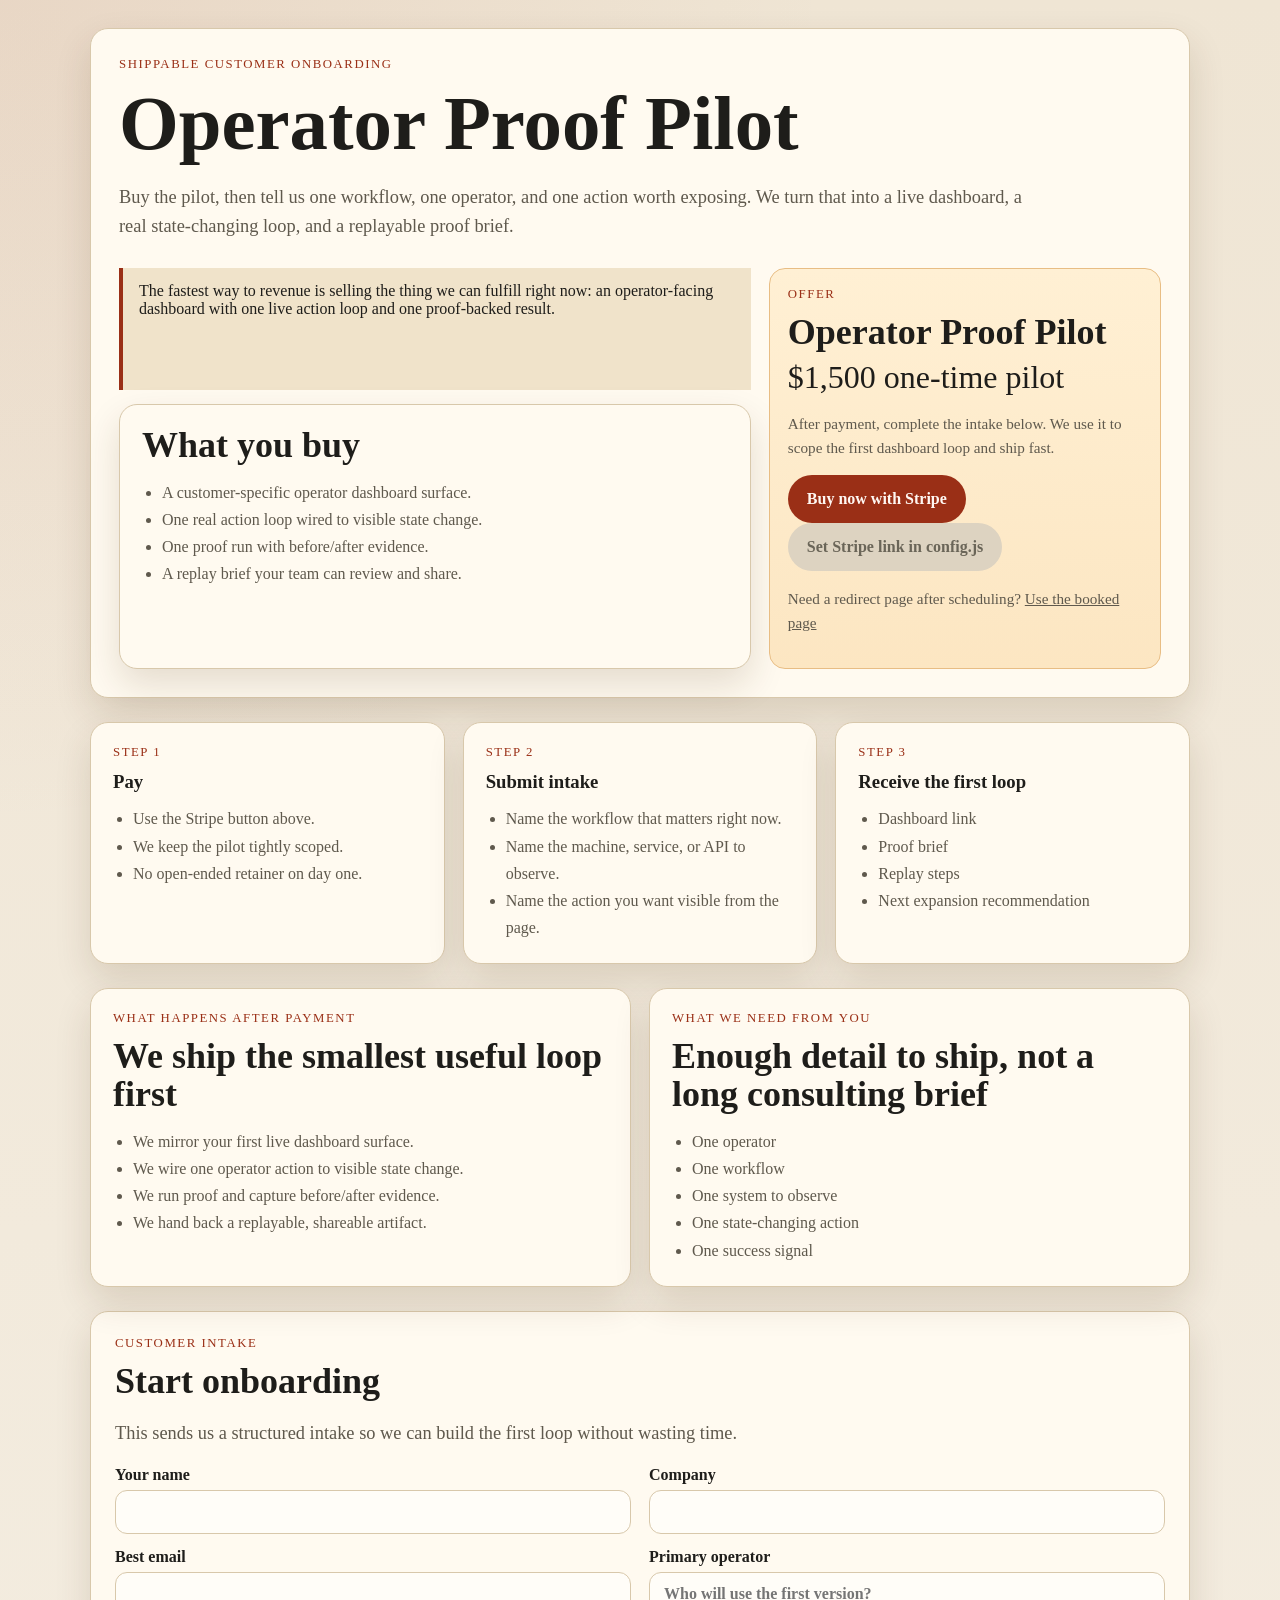
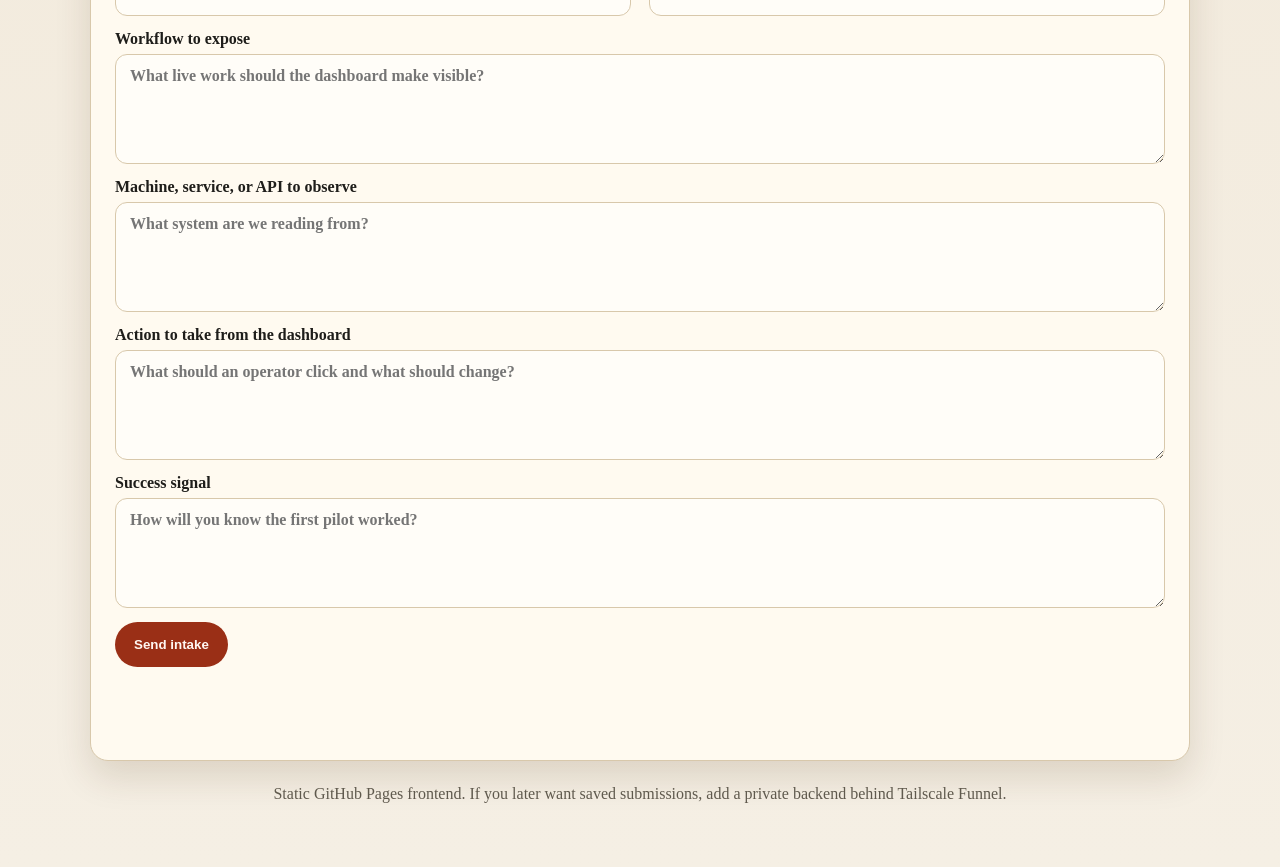
==== frontend/index.html @ 4eabbe34 "Ship GitHub Pages customer onboarding site" ====
<!doctype html>
<html lang="en">
  <head>
    <meta charset="UTF-8">
    <meta name="viewport" content="width=device-width, initial-scale=1.0">
    <title>Operator Proof Pilot</title>
    <meta
      name="description"
      content="Buy the Operator Proof Pilot, then complete onboarding so we can ship your first dashboard action loop fast."
    >
    <link rel="stylesheet" href="./styles.css">
  </head>
  <body>
    <main class="shell">
      <section class="hero">
        <div class="eyebrow">Shippable customer onboarding</div>
        <h1 id="brand-name">Operator Proof Pilot</h1>
        <p class="lede">
          Buy the pilot, then tell us one workflow, one operator, and one action worth exposing.
          We turn that into a live dashboard, a real state-changing loop, and a replayable proof brief.
        </p>

        <div class="hero-grid">
          <div class="stack">
            <div class="signal">
              The fastest way to revenue is selling the thing we can fulfill right now:
              an operator-facing dashboard with one live action loop and one proof-backed result.
            </div>

            <div class="panel">
              <h2>What you buy</h2>
              <ul>
                <li>A customer-specific operator dashboard surface.</li>
                <li>One real action loop wired to visible state change.</li>
                <li>One proof run with before/after evidence.</li>
                <li>A replay brief your team can review and share.</li>
              </ul>
            </div>
          </div>

          <aside class="cta-box">
            <div class="eyebrow">Offer</div>
            <h2 id="brand-name-2">Operator Proof Pilot</h2>
            <div class="price" id="price-label">$1,500 one-time pilot</div>
            <p class="mini">
              After payment, complete the intake below. We use it to scope the first dashboard loop and ship fast.
            </p>
            <p>
              <a id="buy-now" class="button primary" href="#" hidden>Buy now with Stripe</a>
              <span id="buy-disabled" class="button disabled" hidden>Set Stripe link in config.js</span>
            </p>
            <p class="mini" id="booking-link-wrap" hidden>
              Want to talk first?
              <a id="booking-link" href="#" class="button secondary">Book a kickoff call</a>
            </p>
            <p class="mini">
              Need a redirect page after scheduling?
              <a id="booking-success-link" href="./booked.html">Use the booked page</a>
            </p>
          </aside>
        </div>
      </section>

      <section class="section grid-3">
        <article class="panel">
          <div class="eyebrow">Step 1</div>
          <h3>Pay</h3>
          <ul>
            <li>Use the Stripe button above.</li>
            <li>We keep the pilot tightly scoped.</li>
            <li>No open-ended retainer on day one.</li>
          </ul>
        </article>
        <article class="panel">
          <div class="eyebrow">Step 2</div>
          <h3>Submit intake</h3>
          <ul>
            <li>Name the workflow that matters right now.</li>
            <li>Name the machine, service, or API to observe.</li>
            <li>Name the action you want visible from the page.</li>
          </ul>
        </article>
        <article class="panel">
          <div class="eyebrow">Step 3</div>
          <h3>Receive the first loop</h3>
          <ul>
            <li>Dashboard link</li>
            <li>Proof brief</li>
            <li>Replay steps</li>
            <li>Next expansion recommendation</li>
          </ul>
        </article>
      </section>

      <section class="section grid-2">
        <article class="panel">
          <div class="eyebrow">What happens after payment</div>
          <h2>We ship the smallest useful loop first</h2>
          <ul>
            <li>We mirror your first live dashboard surface.</li>
            <li>We wire one operator action to visible state change.</li>
            <li>We run proof and capture before/after evidence.</li>
            <li>We hand back a replayable, shareable artifact.</li>
          </ul>
        </article>

        <article class="panel">
          <div class="eyebrow">What we need from you</div>
          <h2>Enough detail to ship, not a long consulting brief</h2>
          <ul>
            <li>One operator</li>
            <li>One workflow</li>
            <li>One system to observe</li>
            <li>One state-changing action</li>
            <li>One success signal</li>
          </ul>
        </article>
      </section>

      <section class="section intake">
        <div class="eyebrow">Customer intake</div>
        <h2>Start onboarding</h2>
        <p class="lede">
          This sends us a structured intake so we can build the first loop without wasting time.
        </p>
        <form id="intake-form">
          <div class="grid-2">
            <label>
              Your name
              <input type="text" name="name" required>
            </label>
            <label>
              Company
              <input type="text" name="company" required>
            </label>
          </div>

          <div class="grid-2">
            <label>
              Best email
              <input type="email" name="email" required>
            </label>
            <label>
              Primary operator
              <input type="text" name="operator" placeholder="Who will use the first version?" required>
            </label>
          </div>

          <label>
            Workflow to expose
            <textarea name="workflow" placeholder="What live work should the dashboard make visible?" required></textarea>
          </label>

          <label>
            Machine, service, or API to observe
            <textarea name="system" placeholder="What system are we reading from?" required></textarea>
          </label>

          <label>
            Action to take from the dashboard
            <textarea name="action" placeholder="What should an operator click and what should change?" required></textarea>
          </label>

          <label>
            Success signal
            <textarea name="success" placeholder="How will you know the first pilot worked?" required></textarea>
          </label>

          <div>
            <button class="button primary" type="submit">Send intake</button>
          </div>
          <p id="intake-status" class="status" aria-live="polite"></p>
        </form>
      </section>

      <p class="footer">
        Static GitHub Pages frontend. If you later want saved submissions, add a private backend behind Tailscale Funnel.
      </p>
    </main>

    <script src="./config.js"></script>
    <script src="./app.js"></script>
  </body>
</html>
---- frontend/styles.css ----
:root {
  --bg: #f5efe4;
  --paper: #fffaf0;
  --ink: #1e1d1a;
  --muted: #5f594d;
  --accent: #9a2f16;
  --accent-dark: #6f1f0d;
  --line: #d8c8ab;
  --panel: #f0e3ca;
  --success: #2c6b2f;
  --warning: #8f4b06;
  --shadow: 0 16px 36px rgba(70, 46, 10, 0.14);
}

* {
  box-sizing: border-box;
}

body {
  margin: 0;
  font-family: Georgia, "Times New Roman", serif;
  background:
    radial-gradient(circle at top left, rgba(154, 47, 22, 0.08), transparent 30%),
    linear-gradient(180deg, #efe5d4 0%, var(--bg) 100%);
  color: var(--ink);
}

a {
  color: inherit;
}

.shell {
  width: min(1100px, calc(100% - 32px));
  margin: 0 auto;
  padding: 28px 0 48px;
}

.hero,
.panel,
.intake {
  background: var(--paper);
  border: 1px solid var(--line);
  box-shadow: var(--shadow);
  border-radius: 18px;
}

.hero {
  padding: 28px;
}

.eyebrow {
  letter-spacing: 0.12em;
  font-size: 0.8rem;
  color: var(--accent);
  text-transform: uppercase;
  margin-bottom: 12px;
}

h1,
h2,
h3 {
  margin: 0;
  line-height: 1.05;
}

h1 {
  font-size: clamp(2.5rem, 6vw, 5.5rem);
}

h2 {
  font-size: clamp(1.55rem, 3vw, 2.25rem);
}

.lede {
  max-width: 58rem;
  font-size: 1.15rem;
  color: var(--muted);
  line-height: 1.6;
  margin-top: 18px;
}

.hero-grid,
.grid-3,
.grid-2 {
  display: grid;
  gap: 18px;
}

.hero-grid {
  grid-template-columns: 1.45fr 0.9fr;
  margin-top: 26px;
}

.stack {
  display: grid;
  gap: 14px;
}

.cta-box {
  background: linear-gradient(180deg, #fff0d4 0%, #fce6c2 100%);
  border: 1px solid #e8bd84;
  border-radius: 16px;
  padding: 18px;
}

.price {
  font-size: 2rem;
  margin: 8px 0 16px;
}

.button {
  display: inline-block;
  padding: 14px 18px;
  border-radius: 999px;
  text-decoration: none;
  font-weight: bold;
  border: 1px solid transparent;
}

.button.primary {
  background: var(--accent);
  color: #fff7f2;
}

.button.primary:hover {
  background: var(--accent-dark);
}

.button.secondary {
  background: transparent;
  border-color: var(--accent);
  color: var(--accent);
}

.button.disabled {
  background: #ddd3c1;
  color: #6a6558;
  cursor: not-allowed;
}

.mini {
  color: var(--muted);
  font-size: 0.95rem;
  line-height: 1.55;
}

.section {
  margin-top: 24px;
}

.grid-3 {
  grid-template-columns: repeat(3, minmax(0, 1fr));
}

.grid-2 {
  grid-template-columns: repeat(2, minmax(0, 1fr));
}

.panel {
  padding: 22px;
}

.panel ul {
  margin: 14px 0 0;
  padding-left: 20px;
  line-height: 1.7;
  color: var(--muted);
}

.signal {
  padding: 14px 16px;
  border-left: 4px solid var(--accent);
  background: var(--panel);
  color: var(--ink);
}

.intake {
  padding: 24px;
}

form {
  display: grid;
  gap: 14px;
}

label {
  display: grid;
  gap: 6px;
  font-weight: 600;
}

input,
textarea {
  width: 100%;
  border: 1px solid var(--line);
  background: #fffdf8;
  border-radius: 12px;
  padding: 12px 14px;
  font: inherit;
  color: var(--ink);
}

textarea {
  min-height: 110px;
  resize: vertical;
}

.status {
  min-height: 1.4em;
  color: var(--muted);
}

.status[data-mode="ok"] {
  color: var(--success);
}

.status[data-mode="warning"] {
  color: var(--warning);
}

.footer {
  margin-top: 24px;
  color: var(--muted);
  text-align: center;
}

@media (max-width: 860px) {
  .hero-grid,
  .grid-3,
  .grid-2 {
    grid-template-columns: 1fr;
  }

  .shell {
    width: min(100% - 20px, 1100px);
  }

  h1 {
    font-size: 2.5rem;
  }
}
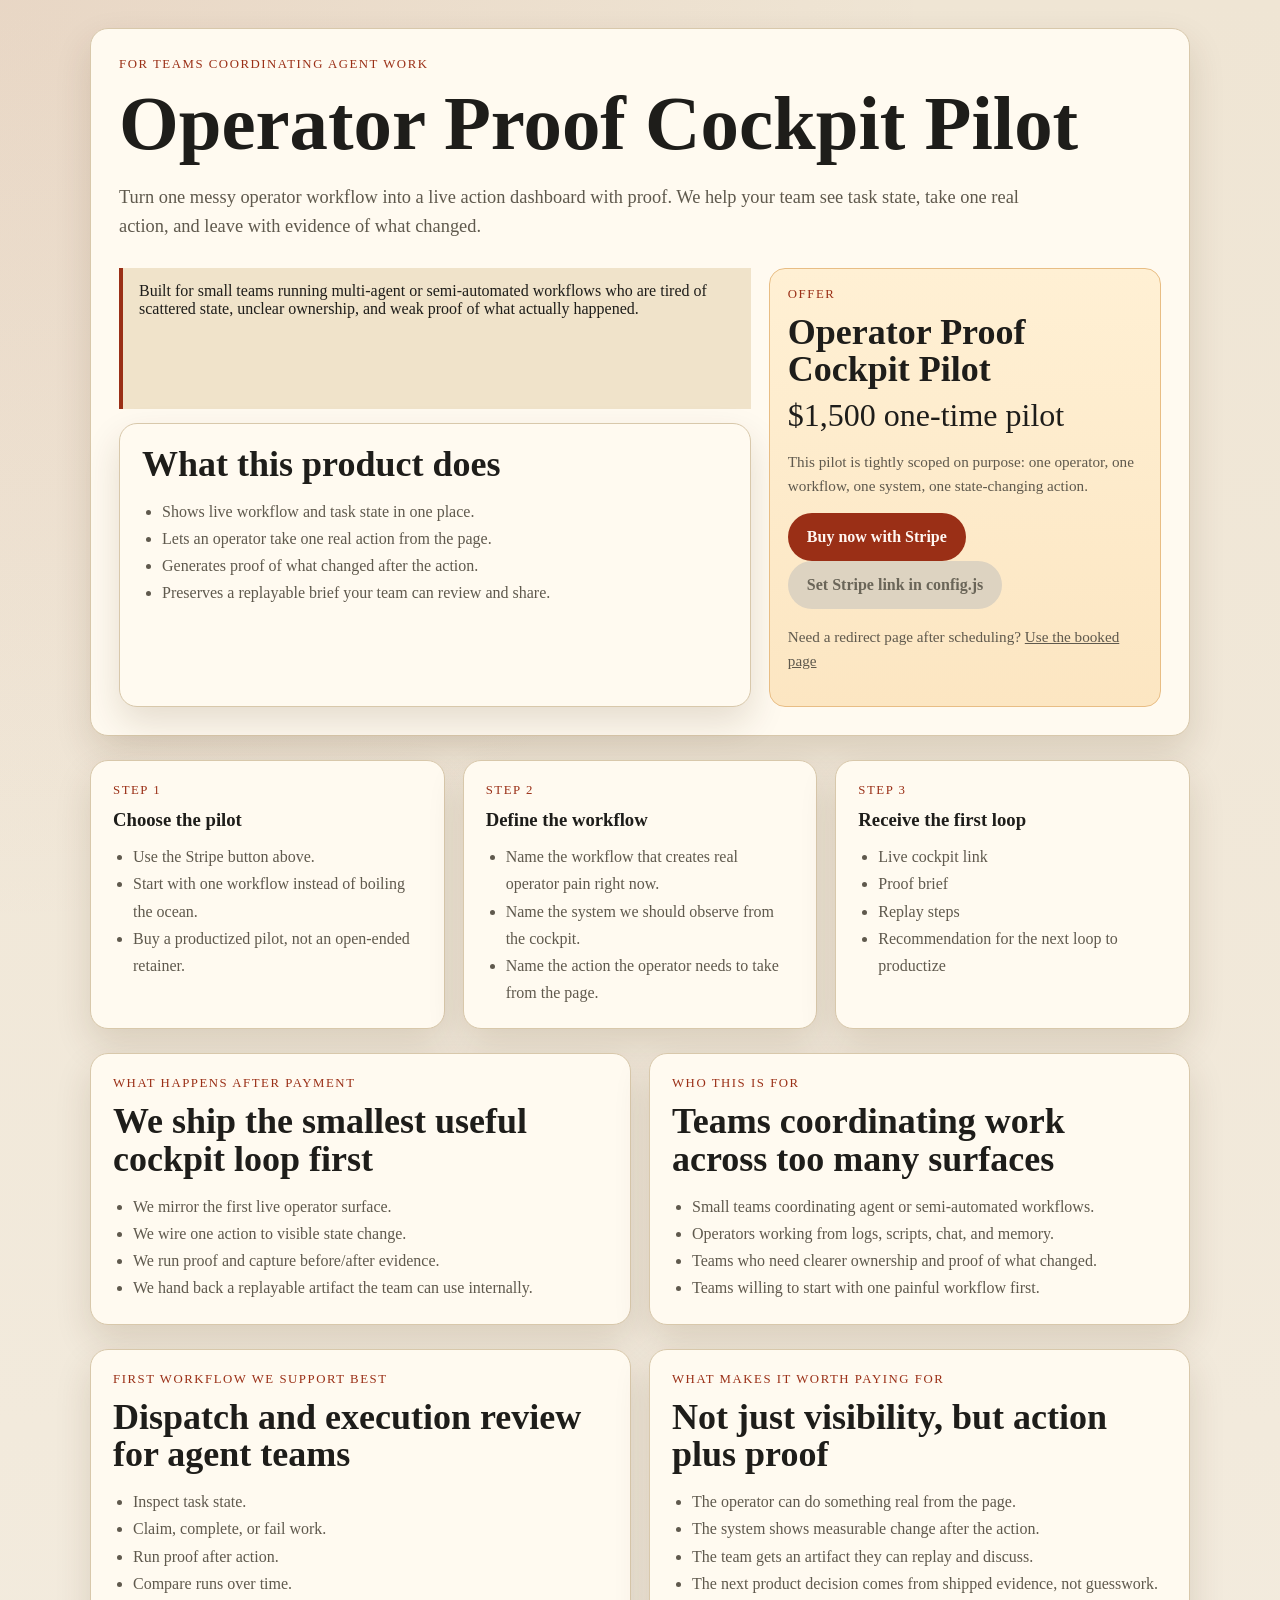
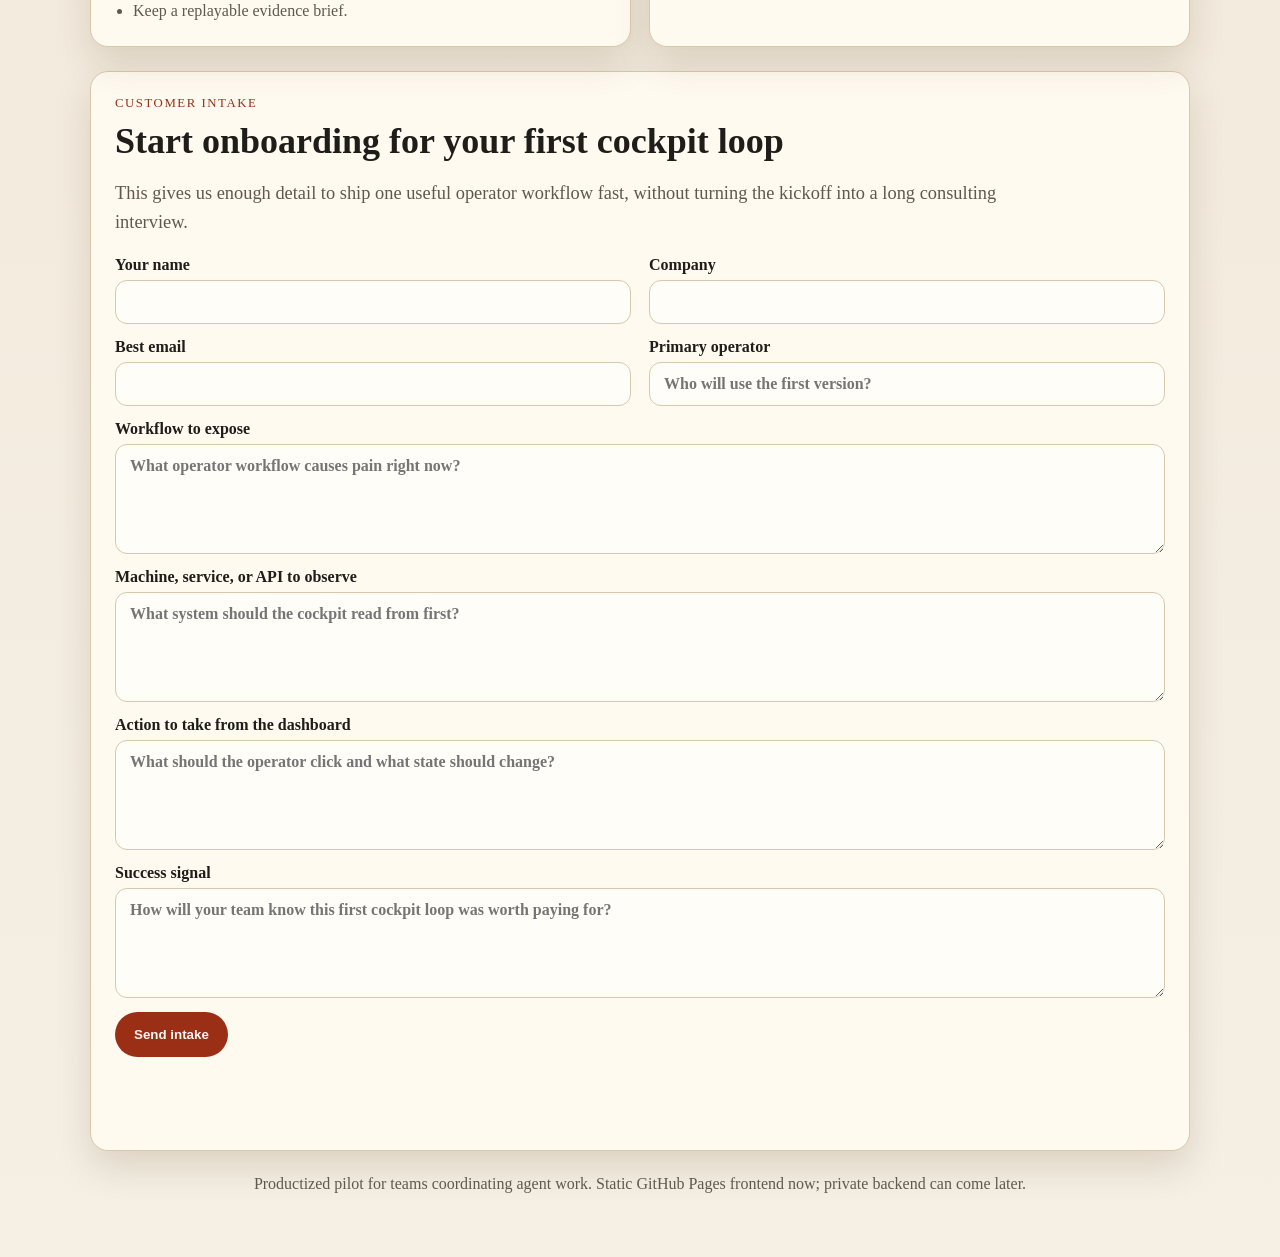
==== commit 386be922: "Refocus site around Operator Proof Cockpit" ====
--- a/frontend/index.html
+++ b/frontend/index.html
@@ -3,47 +3,47 @@
   <head>
     <meta charset="UTF-8">
     <meta name="viewport" content="width=device-width, initial-scale=1.0">
-    <title>Operator Proof Pilot</title>
+    <title>Operator Proof Cockpit Pilot</title>
     <meta
       name="description"
-      content="Buy the Operator Proof Pilot, then complete onboarding so we can ship your first dashboard action loop fast."
+      content="Buy the Operator Proof Cockpit Pilot for teams coordinating agent work, then complete onboarding so we can ship your first action loop fast."
     >
     <link rel="stylesheet" href="./styles.css">
   </head>
   <body>
     <main class="shell">
       <section class="hero">
-        <div class="eyebrow">Shippable customer onboarding</div>
-        <h1 id="brand-name">Operator Proof Pilot</h1>
+        <div class="eyebrow">For teams coordinating agent work</div>
+        <h1 id="brand-name">Operator Proof Cockpit Pilot</h1>
         <p class="lede">
-          Buy the pilot, then tell us one workflow, one operator, and one action worth exposing.
-          We turn that into a live dashboard, a real state-changing loop, and a replayable proof brief.
+          Turn one messy operator workflow into a live action dashboard with proof.
+          We help your team see task state, take one real action, and leave with evidence of what changed.
         </p>
 
         <div class="hero-grid">
           <div class="stack">
             <div class="signal">
-              The fastest way to revenue is selling the thing we can fulfill right now:
-              an operator-facing dashboard with one live action loop and one proof-backed result.
+              Built for small teams running multi-agent or semi-automated workflows who are tired of scattered state,
+              unclear ownership, and weak proof of what actually happened.
             </div>
 
             <div class="panel">
-              <h2>What you buy</h2>
+              <h2>What this product does</h2>
               <ul>
-                <li>A customer-specific operator dashboard surface.</li>
-                <li>One real action loop wired to visible state change.</li>
-                <li>One proof run with before/after evidence.</li>
-                <li>A replay brief your team can review and share.</li>
+                <li>Shows live workflow and task state in one place.</li>
+                <li>Lets an operator take one real action from the page.</li>
+                <li>Generates proof of what changed after the action.</li>
+                <li>Preserves a replayable brief your team can review and share.</li>
               </ul>
             </div>
           </div>
 
           <aside class="cta-box">
             <div class="eyebrow">Offer</div>
-            <h2 id="brand-name-2">Operator Proof Pilot</h2>
+            <h2 id="brand-name-2">Operator Proof Cockpit Pilot</h2>
             <div class="price" id="price-label">$1,500 one-time pilot</div>
             <p class="mini">
-              After payment, complete the intake below. We use it to scope the first dashboard loop and ship fast.
+              This pilot is tightly scoped on purpose: one operator, one workflow, one system, one state-changing action.
             </p>
             <p>
               <a id="buy-now" class="button primary" href="#" hidden>Buy now with Stripe</a>
@@ -64,30 +64,30 @@
       <section class="section grid-3">
         <article class="panel">
           <div class="eyebrow">Step 1</div>
-          <h3>Pay</h3>
+          <h3>Choose the pilot</h3>
           <ul>
             <li>Use the Stripe button above.</li>
-            <li>We keep the pilot tightly scoped.</li>
-            <li>No open-ended retainer on day one.</li>
+            <li>Start with one workflow instead of boiling the ocean.</li>
+            <li>Buy a productized pilot, not an open-ended retainer.</li>
           </ul>
         </article>
         <article class="panel">
           <div class="eyebrow">Step 2</div>
-          <h3>Submit intake</h3>
-          <ul>
-            <li>Name the workflow that matters right now.</li>
-            <li>Name the machine, service, or API to observe.</li>
-            <li>Name the action you want visible from the page.</li>
+          <h3>Define the workflow</h3>
+          <ul>
+            <li>Name the workflow that creates real operator pain right now.</li>
+            <li>Name the system we should observe from the cockpit.</li>
+            <li>Name the action the operator needs to take from the page.</li>
           </ul>
         </article>
         <article class="panel">
           <div class="eyebrow">Step 3</div>
           <h3>Receive the first loop</h3>
           <ul>
-            <li>Dashboard link</li>
+            <li>Live cockpit link</li>
             <li>Proof brief</li>
             <li>Replay steps</li>
-            <li>Next expansion recommendation</li>
+            <li>Recommendation for the next loop to productize</li>
           </ul>
         </article>
       </section>
@@ -95,33 +95,57 @@
       <section class="section grid-2">
         <article class="panel">
           <div class="eyebrow">What happens after payment</div>
-          <h2>We ship the smallest useful loop first</h2>
-          <ul>
-            <li>We mirror your first live dashboard surface.</li>
-            <li>We wire one operator action to visible state change.</li>
+          <h2>We ship the smallest useful cockpit loop first</h2>
+          <ul>
+            <li>We mirror the first live operator surface.</li>
+            <li>We wire one action to visible state change.</li>
             <li>We run proof and capture before/after evidence.</li>
-            <li>We hand back a replayable, shareable artifact.</li>
-          </ul>
-        </article>
-
-        <article class="panel">
-          <div class="eyebrow">What we need from you</div>
-          <h2>Enough detail to ship, not a long consulting brief</h2>
-          <ul>
-            <li>One operator</li>
-            <li>One workflow</li>
-            <li>One system to observe</li>
-            <li>One state-changing action</li>
-            <li>One success signal</li>
+            <li>We hand back a replayable artifact the team can use internally.</li>
+          </ul>
+        </article>
+
+        <article class="panel">
+          <div class="eyebrow">Who this is for</div>
+          <h2>Teams coordinating work across too many surfaces</h2>
+          <ul>
+            <li>Small teams coordinating agent or semi-automated workflows.</li>
+            <li>Operators working from logs, scripts, chat, and memory.</li>
+            <li>Teams who need clearer ownership and proof of what changed.</li>
+            <li>Teams willing to start with one painful workflow first.</li>
+          </ul>
+        </article>
+      </section>
+
+      <section class="section grid-2">
+        <article class="panel">
+          <div class="eyebrow">First workflow we support best</div>
+          <h2>Dispatch and execution review for agent teams</h2>
+          <ul>
+            <li>Inspect task state.</li>
+            <li>Claim, complete, or fail work.</li>
+            <li>Run proof after action.</li>
+            <li>Compare runs over time.</li>
+            <li>Keep a replayable evidence brief.</li>
+          </ul>
+        </article>
+
+        <article class="panel">
+          <div class="eyebrow">What makes it worth paying for</div>
+          <h2>Not just visibility, but action plus proof</h2>
+          <ul>
+            <li>The operator can do something real from the page.</li>
+            <li>The system shows measurable change after the action.</li>
+            <li>The team gets an artifact they can replay and discuss.</li>
+            <li>The next product decision comes from shipped evidence, not guesswork.</li>
           </ul>
         </article>
       </section>
 
       <section class="section intake">
         <div class="eyebrow">Customer intake</div>
-        <h2>Start onboarding</h2>
+        <h2>Start onboarding for your first cockpit loop</h2>
         <p class="lede">
-          This sends us a structured intake so we can build the first loop without wasting time.
+          This gives us enough detail to ship one useful operator workflow fast, without turning the kickoff into a long consulting interview.
         </p>
         <form id="intake-form">
           <div class="grid-2">
@@ -148,22 +172,22 @@
 
           <label>
             Workflow to expose
-            <textarea name="workflow" placeholder="What live work should the dashboard make visible?" required></textarea>
+            <textarea name="workflow" placeholder="What operator workflow causes pain right now?" required></textarea>
           </label>
 
           <label>
             Machine, service, or API to observe
-            <textarea name="system" placeholder="What system are we reading from?" required></textarea>
+            <textarea name="system" placeholder="What system should the cockpit read from first?" required></textarea>
           </label>
 
           <label>
             Action to take from the dashboard
-            <textarea name="action" placeholder="What should an operator click and what should change?" required></textarea>
+            <textarea name="action" placeholder="What should the operator click and what state should change?" required></textarea>
           </label>
 
           <label>
             Success signal
-            <textarea name="success" placeholder="How will you know the first pilot worked?" required></textarea>
+            <textarea name="success" placeholder="How will your team know this first cockpit loop was worth paying for?" required></textarea>
           </label>
 
           <div>
@@ -174,7 +198,7 @@
       </section>
 
       <p class="footer">
-        Static GitHub Pages frontend. If you later want saved submissions, add a private backend behind Tailscale Funnel.
+        Productized pilot for teams coordinating agent work. Static GitHub Pages frontend now; private backend can come later.
       </p>
     </main>
 
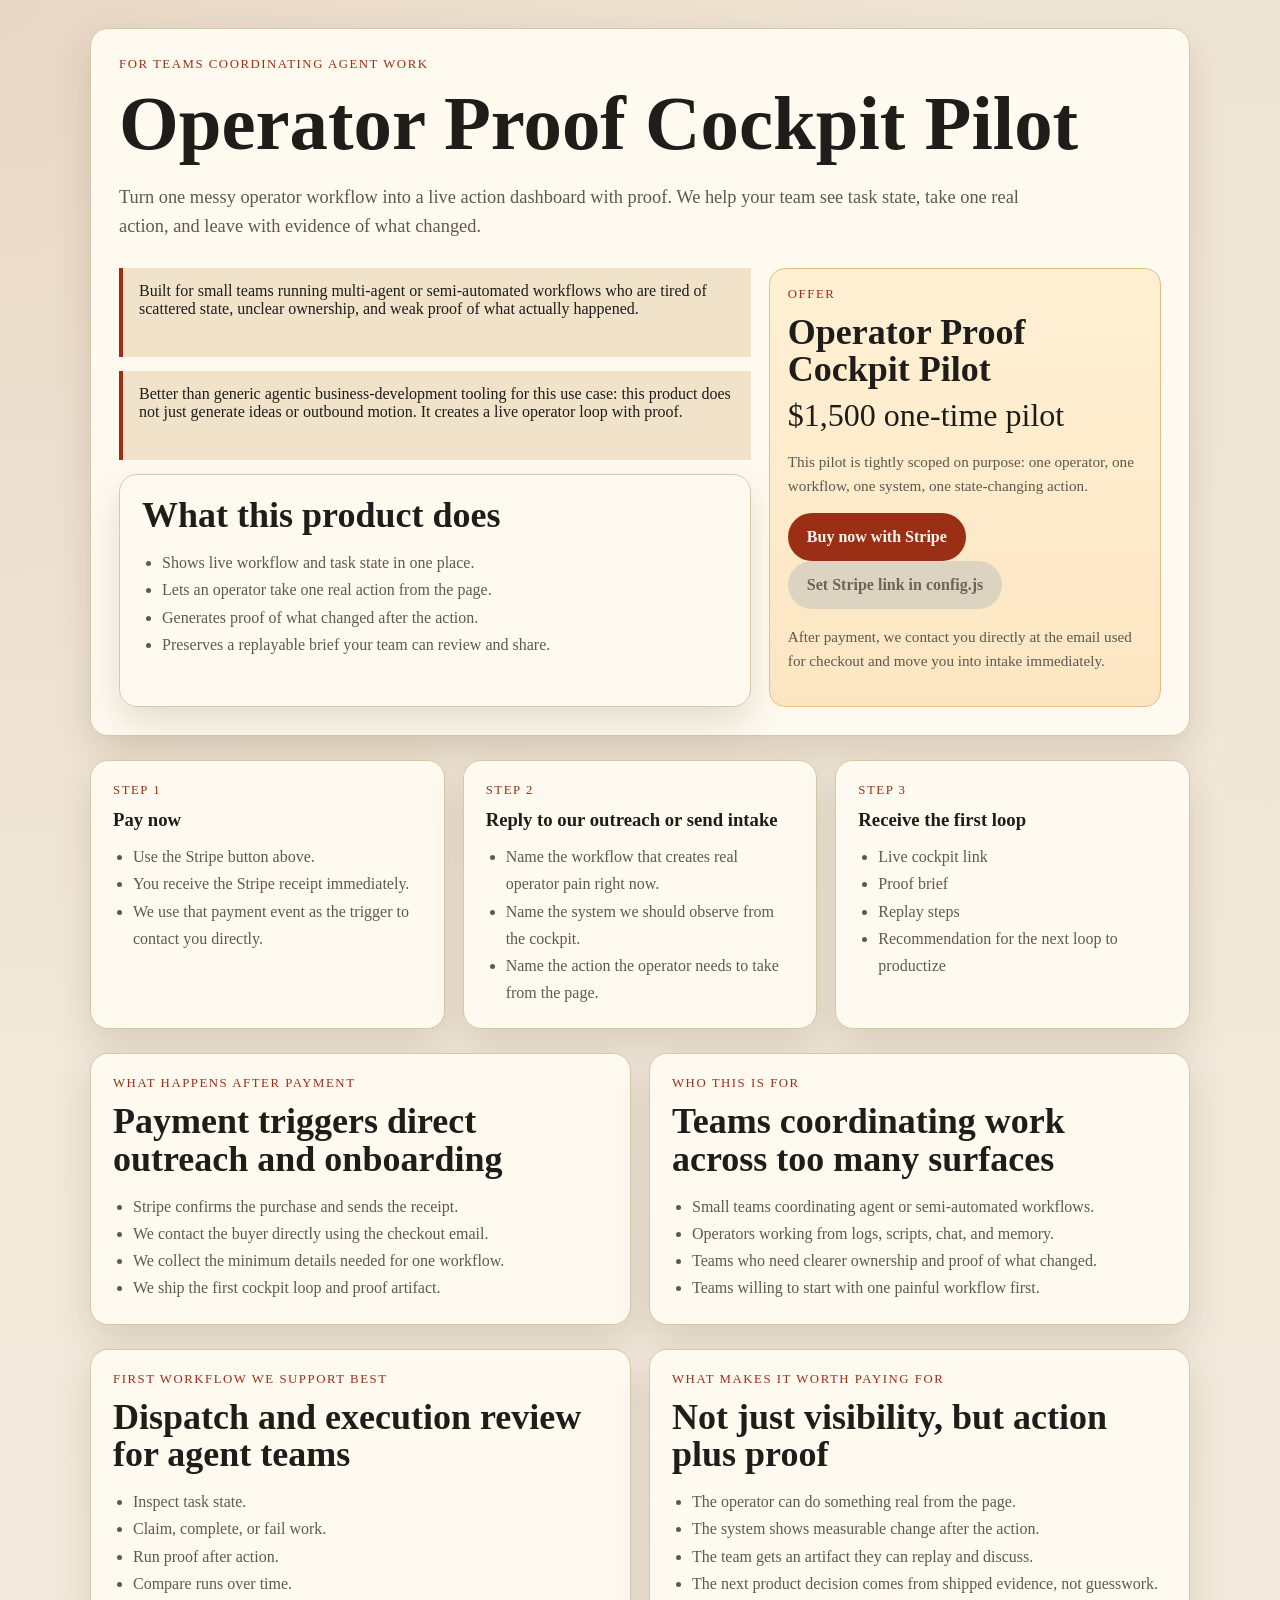
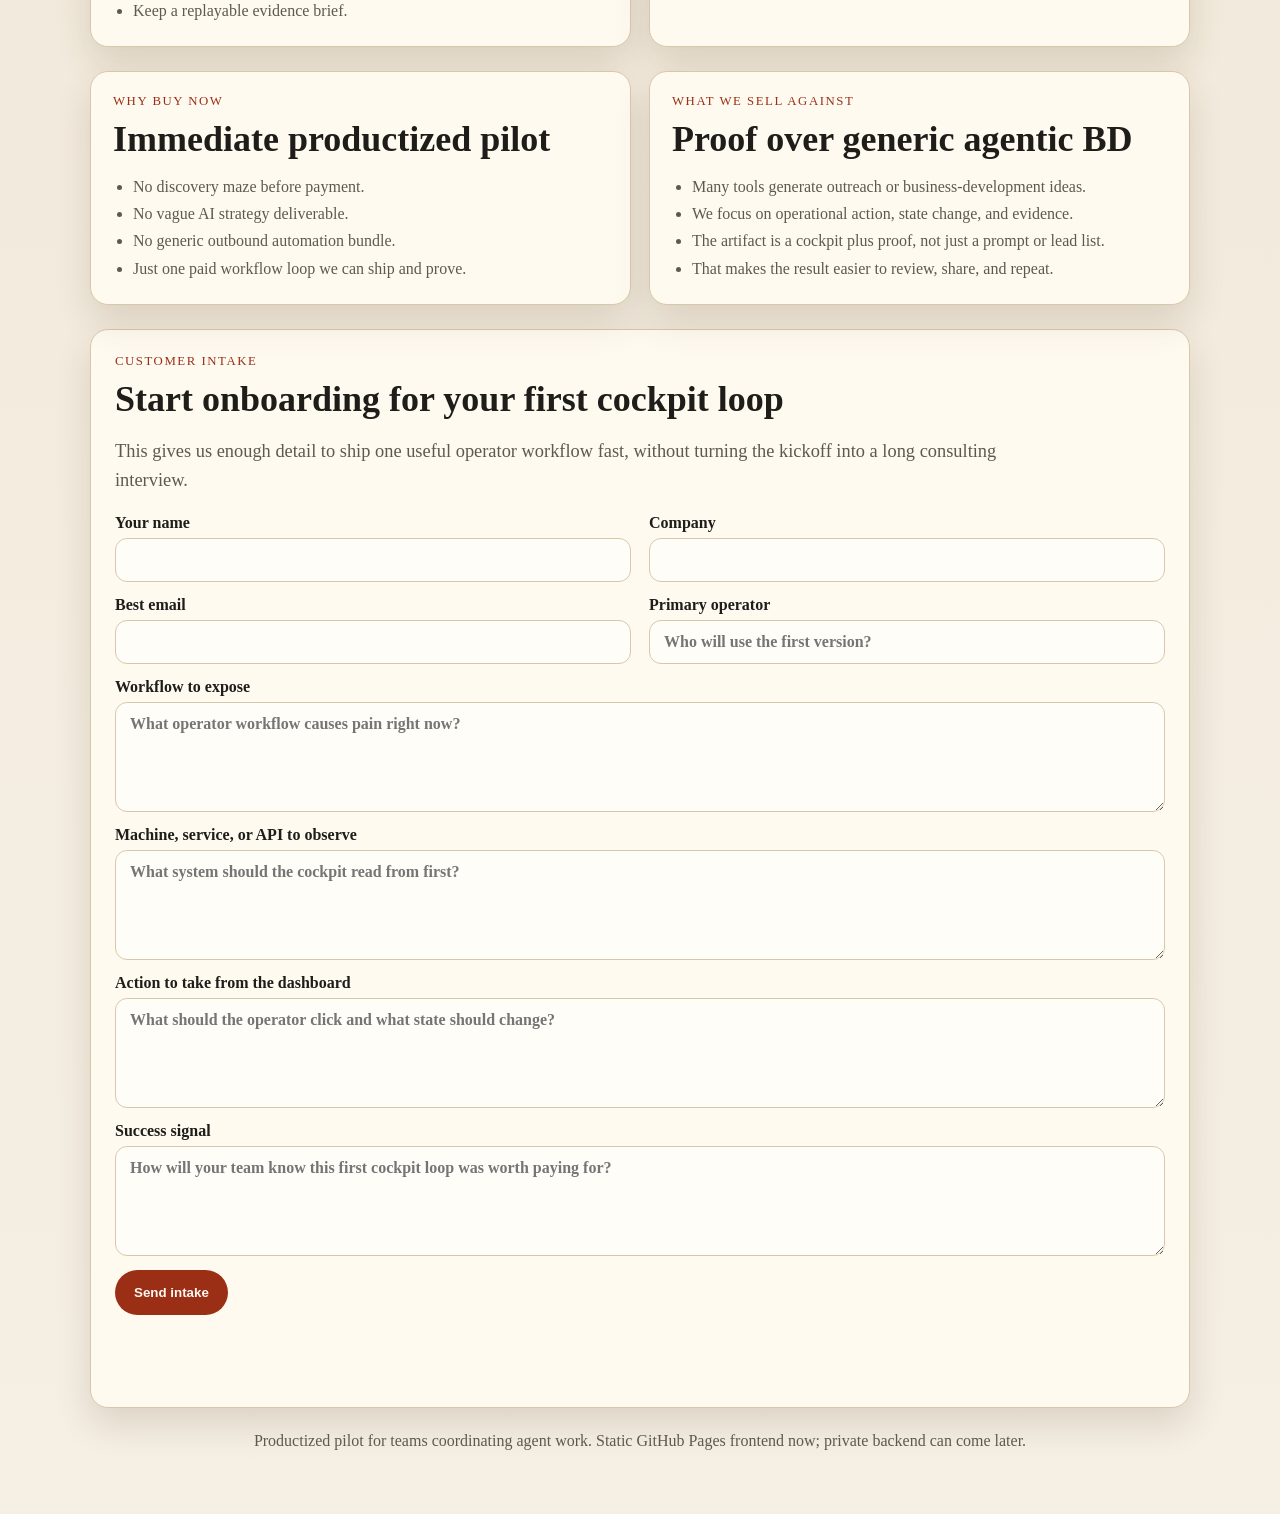
==== commit 9ceb6fc9: "Optimize landing page for immediate close" ====
--- a/frontend/index.html
+++ b/frontend/index.html
@@ -27,6 +27,11 @@
               unclear ownership, and weak proof of what actually happened.
             </div>
 
+            <div class="signal">
+              Better than generic agentic business-development tooling for this use case:
+              this product does not just generate ideas or outbound motion. It creates a live operator loop with proof.
+            </div>
+
             <div class="panel">
               <h2>What this product does</h2>
               <ul>
@@ -49,13 +54,8 @@
               <a id="buy-now" class="button primary" href="#" hidden>Buy now with Stripe</a>
               <span id="buy-disabled" class="button disabled" hidden>Set Stripe link in config.js</span>
             </p>
-            <p class="mini" id="booking-link-wrap" hidden>
-              Want to talk first?
-              <a id="booking-link" href="#" class="button secondary">Book a kickoff call</a>
-            </p>
             <p class="mini">
-              Need a redirect page after scheduling?
-              <a id="booking-success-link" href="./booked.html">Use the booked page</a>
+              After payment, we contact you directly at the email used for checkout and move you into intake immediately.
             </p>
           </aside>
         </div>
@@ -64,16 +64,16 @@
       <section class="section grid-3">
         <article class="panel">
           <div class="eyebrow">Step 1</div>
-          <h3>Choose the pilot</h3>
+          <h3>Pay now</h3>
           <ul>
             <li>Use the Stripe button above.</li>
-            <li>Start with one workflow instead of boiling the ocean.</li>
-            <li>Buy a productized pilot, not an open-ended retainer.</li>
+            <li>You receive the Stripe receipt immediately.</li>
+            <li>We use that payment event as the trigger to contact you directly.</li>
           </ul>
         </article>
         <article class="panel">
           <div class="eyebrow">Step 2</div>
-          <h3>Define the workflow</h3>
+          <h3>Reply to our outreach or send intake</h3>
           <ul>
             <li>Name the workflow that creates real operator pain right now.</li>
             <li>Name the system we should observe from the cockpit.</li>
@@ -95,12 +95,12 @@
       <section class="section grid-2">
         <article class="panel">
           <div class="eyebrow">What happens after payment</div>
-          <h2>We ship the smallest useful cockpit loop first</h2>
-          <ul>
-            <li>We mirror the first live operator surface.</li>
-            <li>We wire one action to visible state change.</li>
-            <li>We run proof and capture before/after evidence.</li>
-            <li>We hand back a replayable artifact the team can use internally.</li>
+          <h2>Payment triggers direct outreach and onboarding</h2>
+          <ul>
+            <li>Stripe confirms the purchase and sends the receipt.</li>
+            <li>We contact the buyer directly using the checkout email.</li>
+            <li>We collect the minimum details needed for one workflow.</li>
+            <li>We ship the first cockpit loop and proof artifact.</li>
           </ul>
         </article>
 
@@ -137,6 +137,30 @@
             <li>The system shows measurable change after the action.</li>
             <li>The team gets an artifact they can replay and discuss.</li>
             <li>The next product decision comes from shipped evidence, not guesswork.</li>
+          </ul>
+        </article>
+      </section>
+
+      <section class="section grid-2">
+        <article class="panel">
+          <div class="eyebrow">Why buy now</div>
+          <h2>Immediate productized pilot</h2>
+          <ul>
+            <li>No discovery maze before payment.</li>
+            <li>No vague AI strategy deliverable.</li>
+            <li>No generic outbound automation bundle.</li>
+            <li>Just one paid workflow loop we can ship and prove.</li>
+          </ul>
+        </article>
+
+        <article class="panel">
+          <div class="eyebrow">What we sell against</div>
+          <h2>Proof over generic agentic BD</h2>
+          <ul>
+            <li>Many tools generate outreach or business-development ideas.</li>
+            <li>We focus on operational action, state change, and evidence.</li>
+            <li>The artifact is a cockpit plus proof, not just a prompt or lead list.</li>
+            <li>That makes the result easier to review, share, and repeat.</li>
           </ul>
         </article>
       </section>
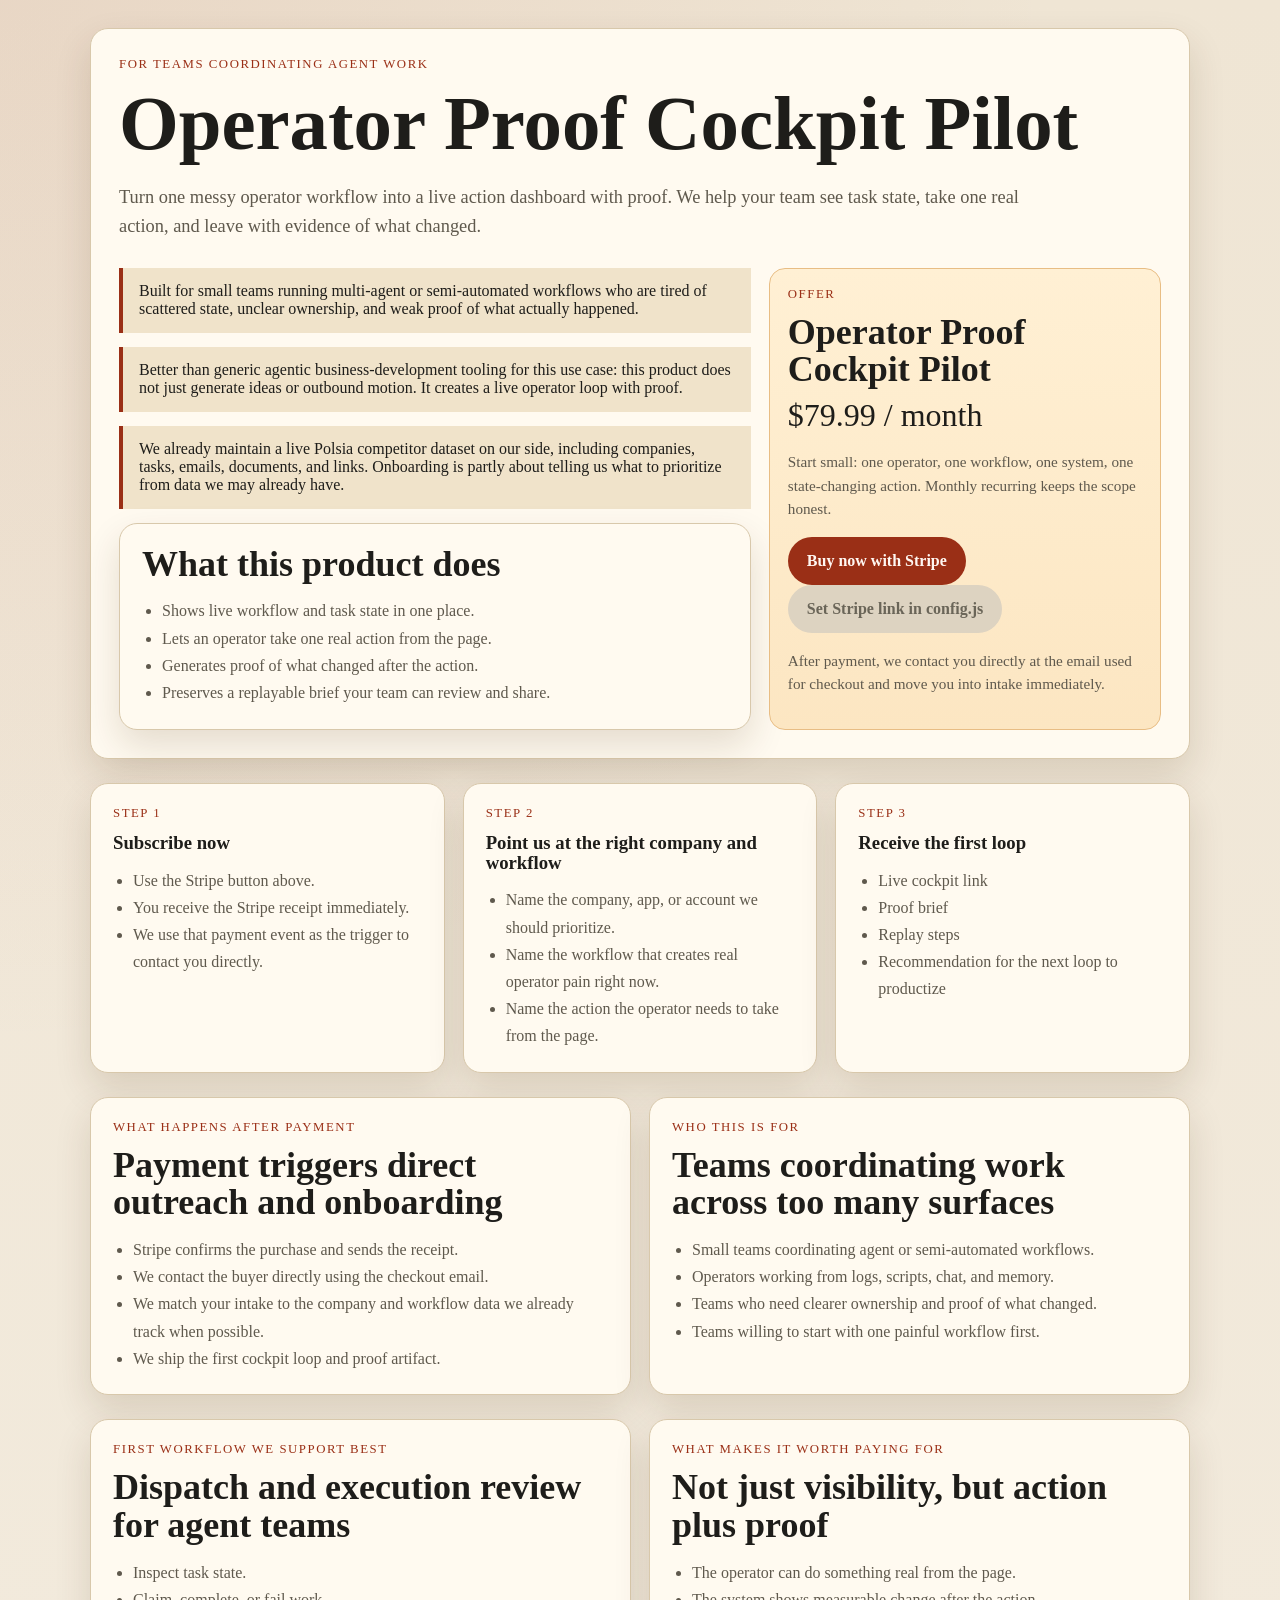
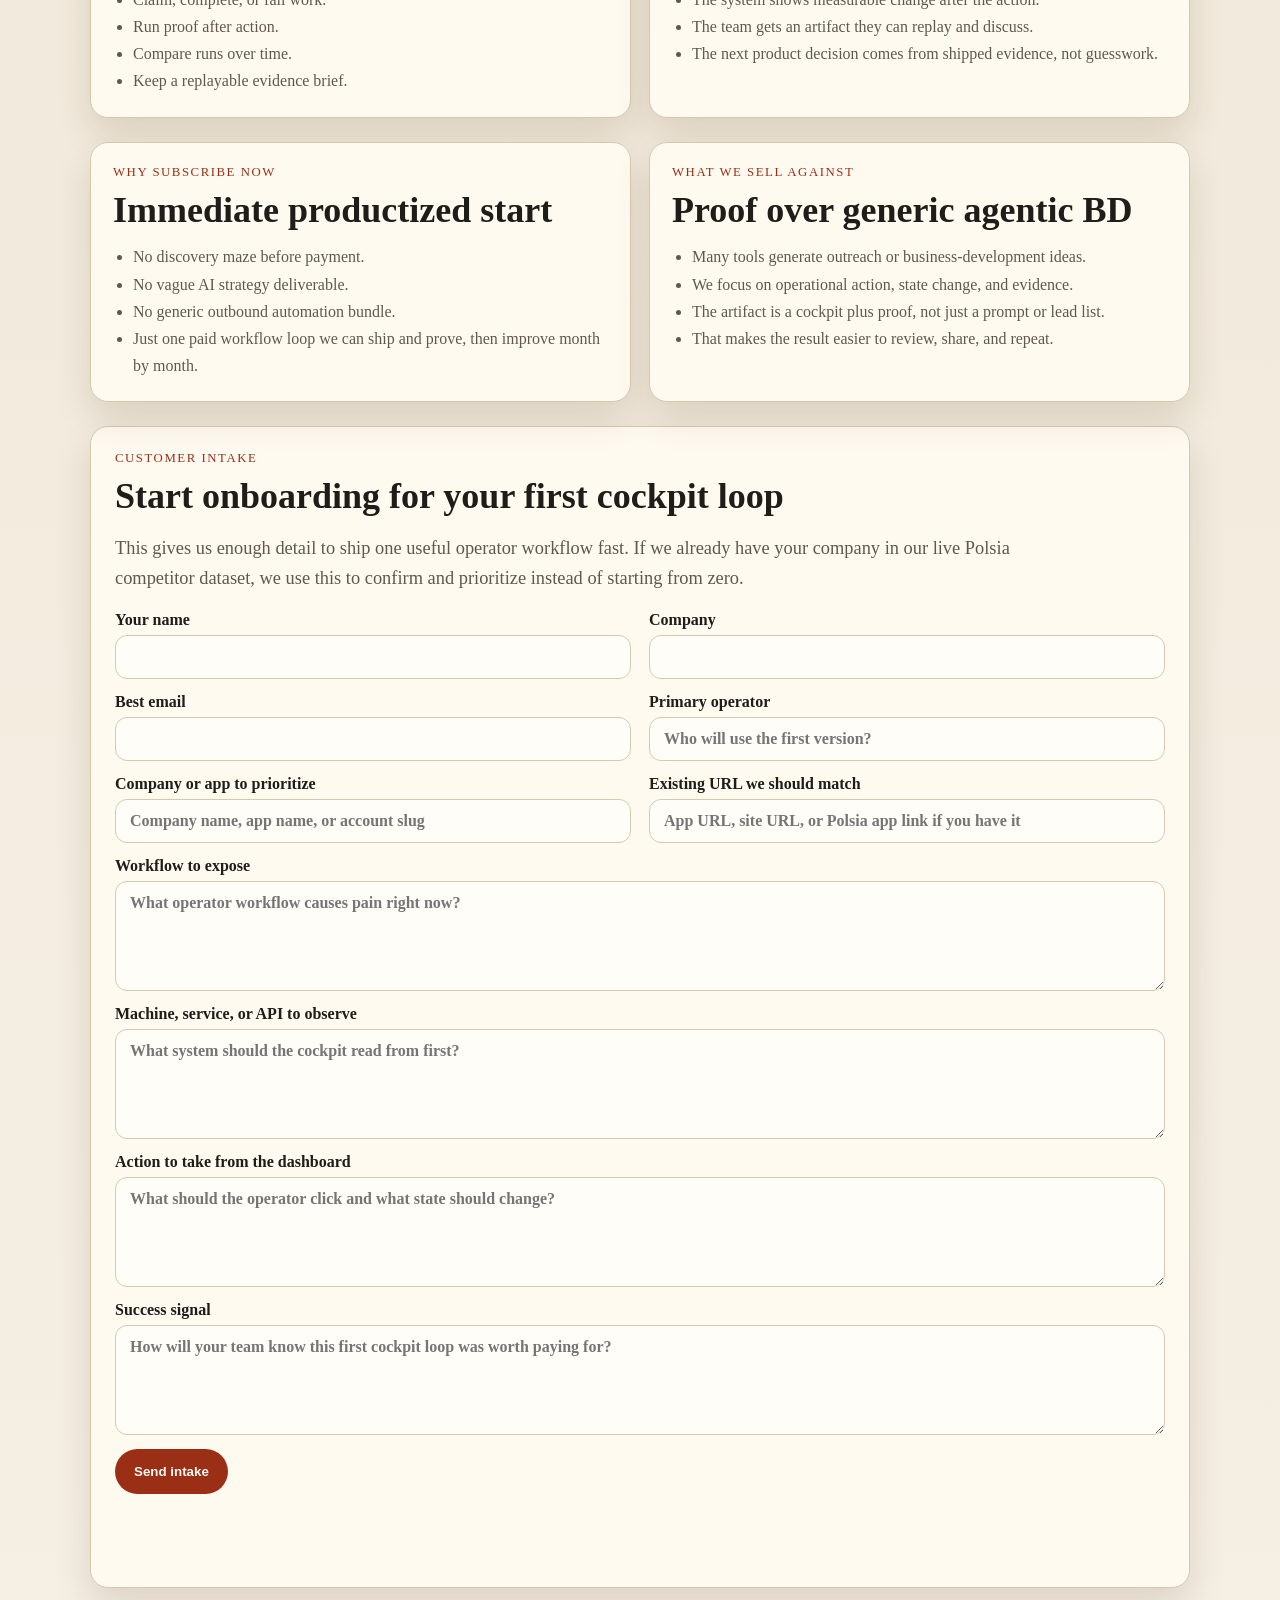
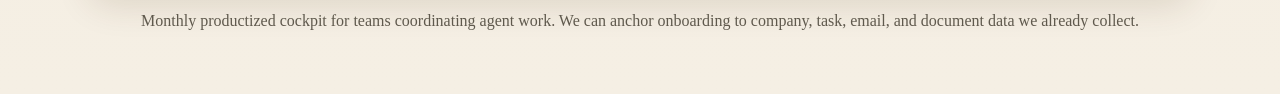
==== commit 04ba5521: "Update pricing and onboarding around lil-blue customer data" ====
--- a/frontend/index.html
+++ b/frontend/index.html
@@ -6,7 +6,7 @@
     <title>Operator Proof Cockpit Pilot</title>
     <meta
       name="description"
-      content="Buy the Operator Proof Cockpit Pilot for teams coordinating agent work, then complete onboarding so we can ship your first action loop fast."
+      content="Subscribe to the Operator Proof Cockpit for teams coordinating agent work, then point us at the company and workflow to prioritize."
     >
     <link rel="stylesheet" href="./styles.css">
   </head>
@@ -32,6 +32,11 @@
               this product does not just generate ideas or outbound motion. It creates a live operator loop with proof.
             </div>
 
+            <div class="signal">
+              We already maintain a live Polsia competitor dataset on our side, including companies, tasks, emails, documents, and links.
+              Onboarding is partly about telling us what to prioritize from data we may already have.
+            </div>
+
             <div class="panel">
               <h2>What this product does</h2>
               <ul>
@@ -46,9 +51,9 @@
           <aside class="cta-box">
             <div class="eyebrow">Offer</div>
             <h2 id="brand-name-2">Operator Proof Cockpit Pilot</h2>
-            <div class="price" id="price-label">$1,500 one-time pilot</div>
+            <div class="price" id="price-label">$79.99 / month</div>
             <p class="mini">
-              This pilot is tightly scoped on purpose: one operator, one workflow, one system, one state-changing action.
+              Start small: one operator, one workflow, one system, one state-changing action. Monthly recurring keeps the scope honest.
             </p>
             <p>
               <a id="buy-now" class="button primary" href="#" hidden>Buy now with Stripe</a>
@@ -64,7 +69,7 @@
       <section class="section grid-3">
         <article class="panel">
           <div class="eyebrow">Step 1</div>
-          <h3>Pay now</h3>
+          <h3>Subscribe now</h3>
           <ul>
             <li>Use the Stripe button above.</li>
             <li>You receive the Stripe receipt immediately.</li>
@@ -73,10 +78,10 @@
         </article>
         <article class="panel">
           <div class="eyebrow">Step 2</div>
-          <h3>Reply to our outreach or send intake</h3>
-          <ul>
+          <h3>Point us at the right company and workflow</h3>
+          <ul>
+            <li>Name the company, app, or account we should prioritize.</li>
             <li>Name the workflow that creates real operator pain right now.</li>
-            <li>Name the system we should observe from the cockpit.</li>
             <li>Name the action the operator needs to take from the page.</li>
           </ul>
         </article>
@@ -99,7 +104,7 @@
           <ul>
             <li>Stripe confirms the purchase and sends the receipt.</li>
             <li>We contact the buyer directly using the checkout email.</li>
-            <li>We collect the minimum details needed for one workflow.</li>
+            <li>We match your intake to the company and workflow data we already track when possible.</li>
             <li>We ship the first cockpit loop and proof artifact.</li>
           </ul>
         </article>
@@ -143,13 +148,13 @@
 
       <section class="section grid-2">
         <article class="panel">
-          <div class="eyebrow">Why buy now</div>
-          <h2>Immediate productized pilot</h2>
+          <div class="eyebrow">Why subscribe now</div>
+          <h2>Immediate productized start</h2>
           <ul>
             <li>No discovery maze before payment.</li>
             <li>No vague AI strategy deliverable.</li>
             <li>No generic outbound automation bundle.</li>
-            <li>Just one paid workflow loop we can ship and prove.</li>
+            <li>Just one paid workflow loop we can ship and prove, then improve month by month.</li>
           </ul>
         </article>
 
@@ -169,7 +174,7 @@
         <div class="eyebrow">Customer intake</div>
         <h2>Start onboarding for your first cockpit loop</h2>
         <p class="lede">
-          This gives us enough detail to ship one useful operator workflow fast, without turning the kickoff into a long consulting interview.
+          This gives us enough detail to ship one useful operator workflow fast. If we already have your company in our live Polsia competitor dataset, we use this to confirm and prioritize instead of starting from zero.
         </p>
         <form id="intake-form">
           <div class="grid-2">
@@ -194,6 +199,17 @@
             </label>
           </div>
 
+          <div class="grid-2">
+            <label>
+              Company or app to prioritize
+              <input type="text" name="company_target" placeholder="Company name, app name, or account slug" required>
+            </label>
+            <label>
+              Existing URL we should match
+              <input type="text" name="company_url" placeholder="App URL, site URL, or Polsia app link if you have it">
+            </label>
+          </div>
+
           <label>
             Workflow to expose
             <textarea name="workflow" placeholder="What operator workflow causes pain right now?" required></textarea>
@@ -222,7 +238,7 @@
       </section>
 
       <p class="footer">
-        Productized pilot for teams coordinating agent work. Static GitHub Pages frontend now; private backend can come later.
+        Monthly productized cockpit for teams coordinating agent work. We can anchor onboarding to company, task, email, and document data we already collect.
       </p>
     </main>
 
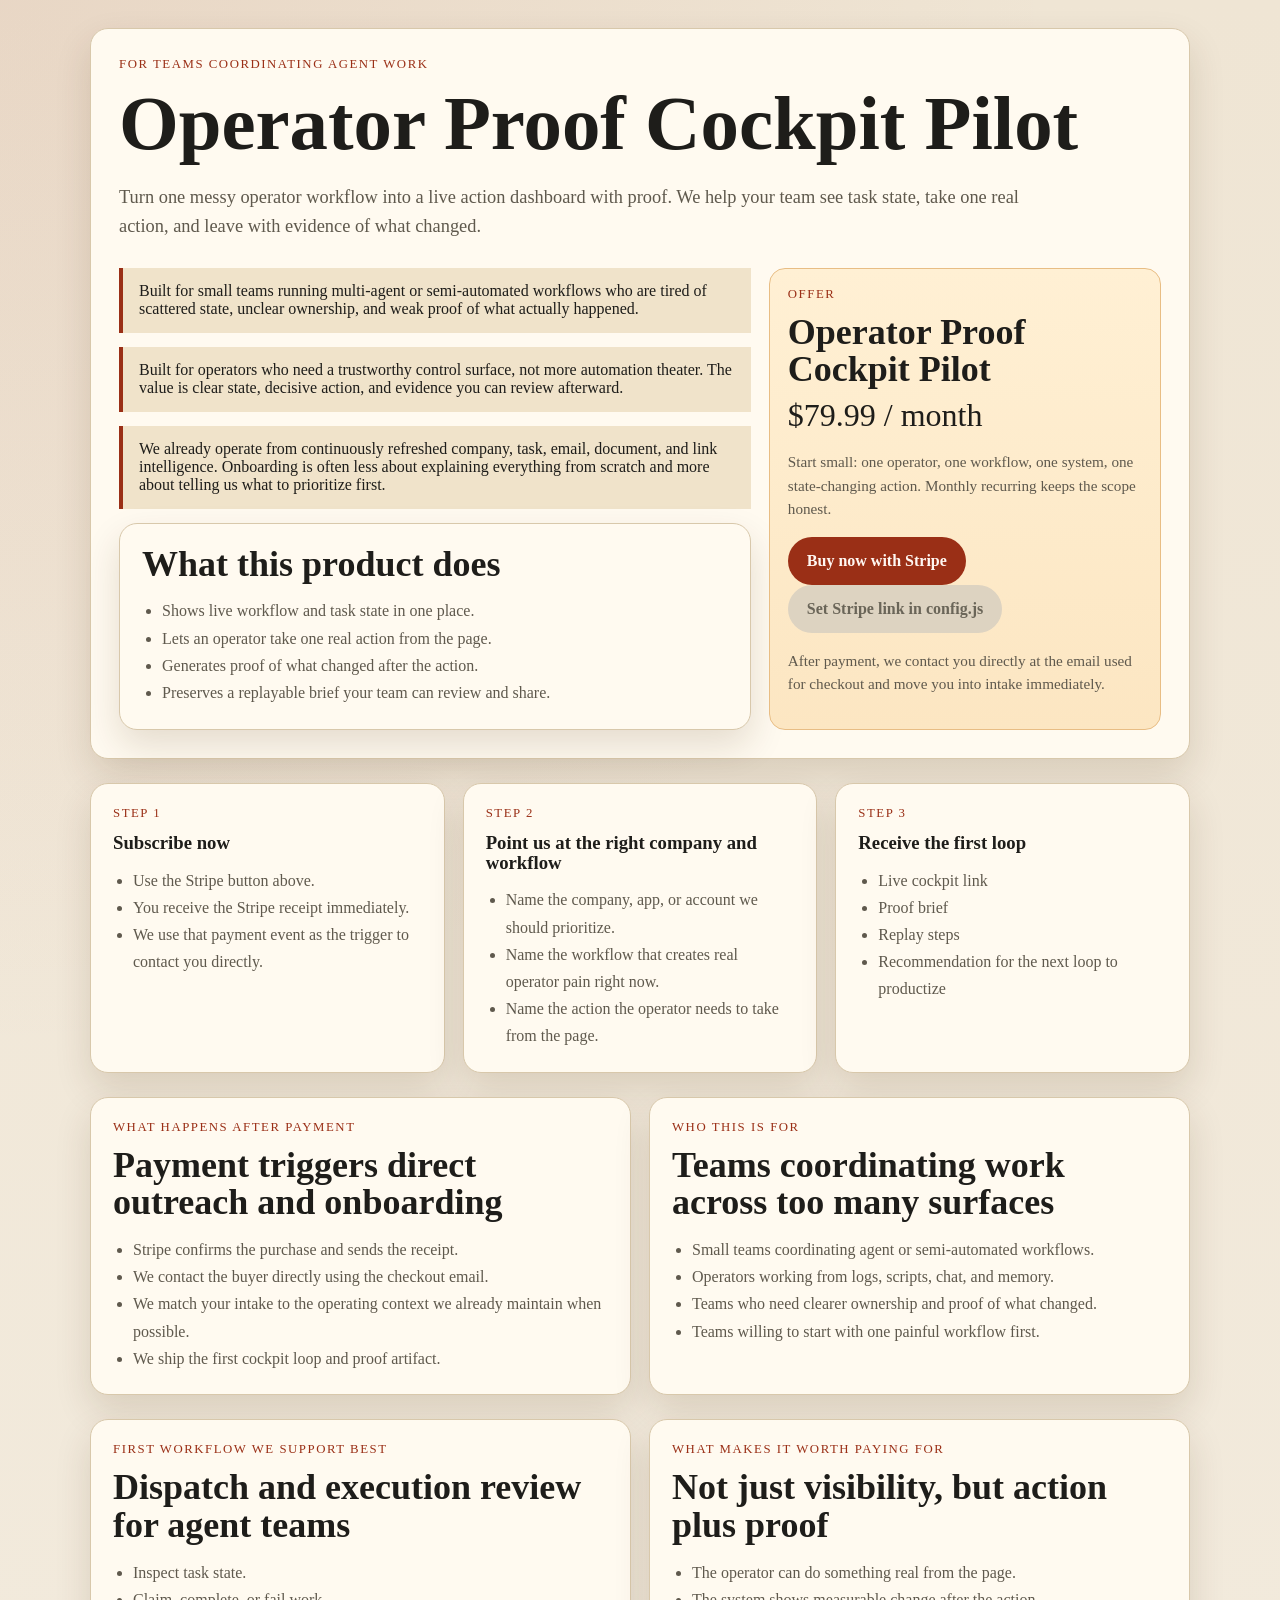
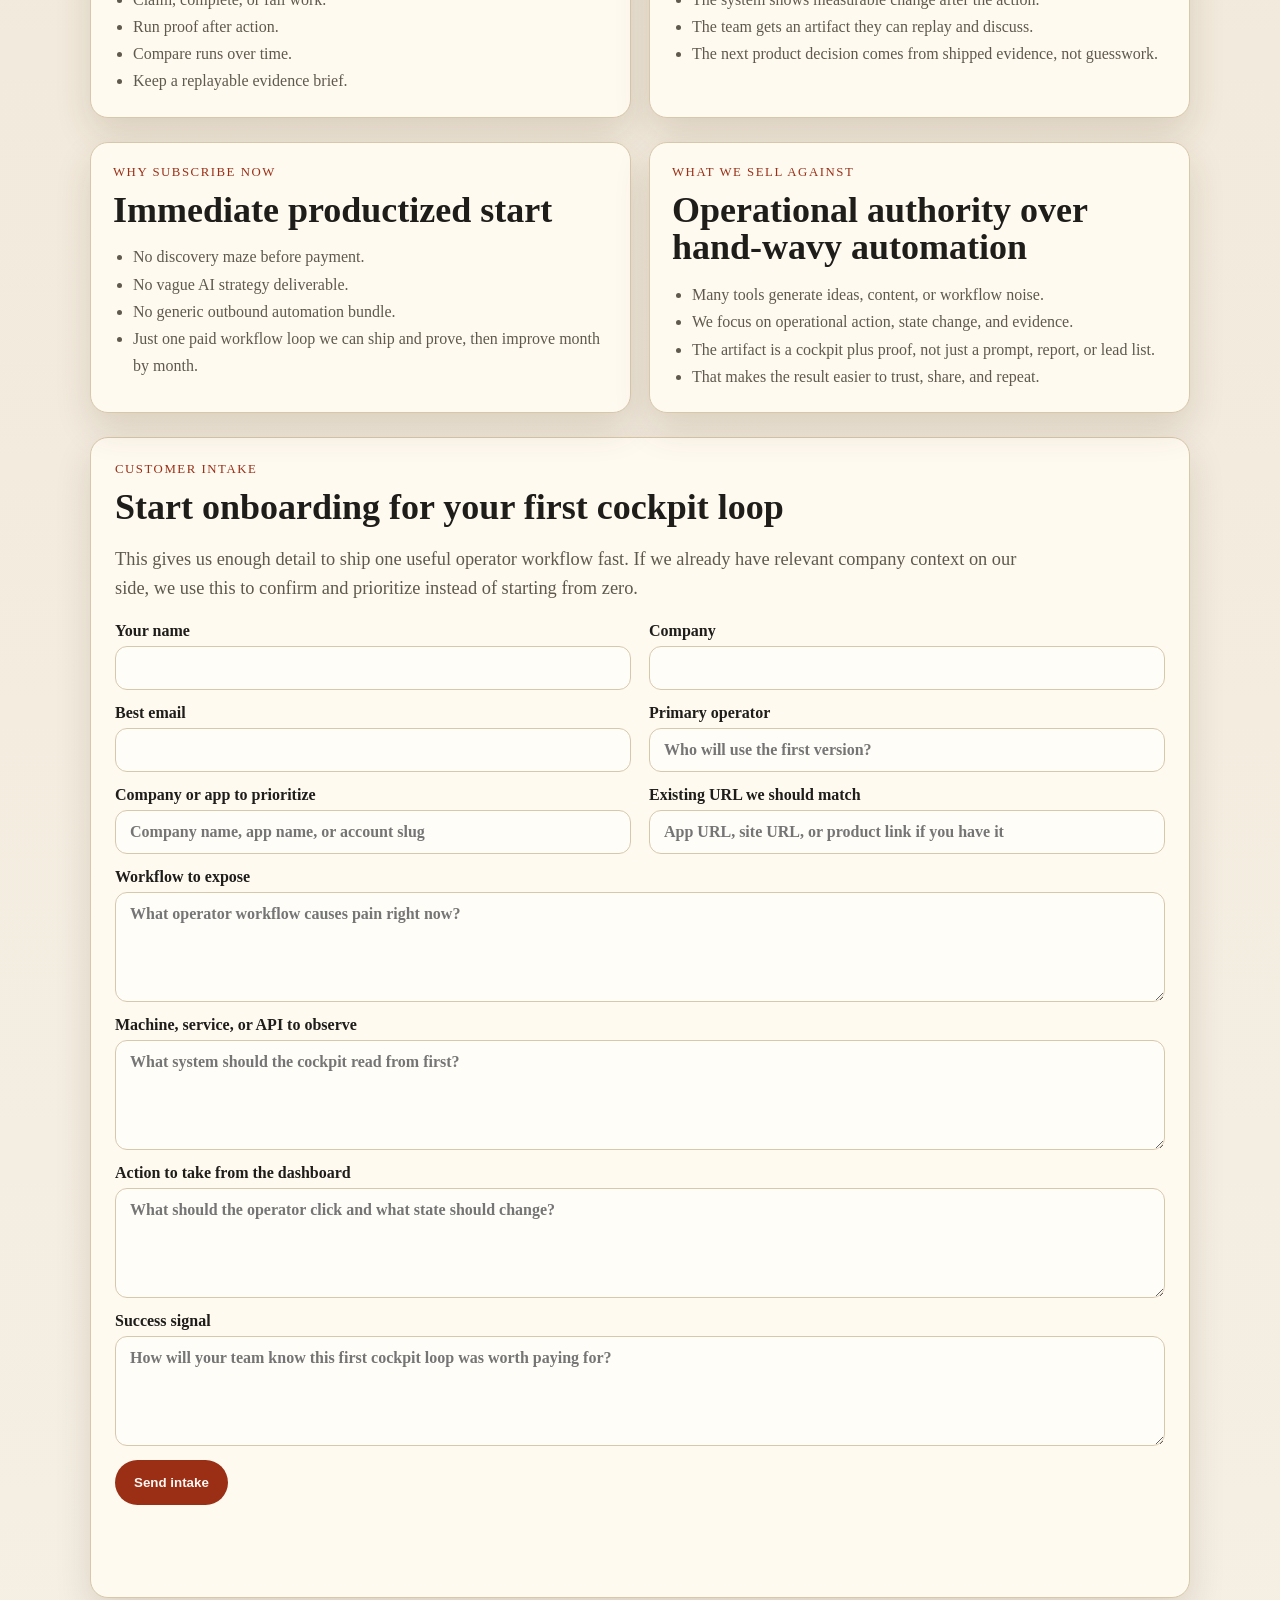
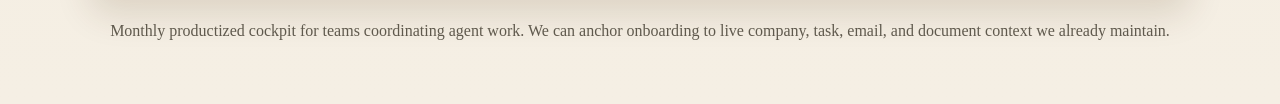
==== commit 53cac1b1: "Sharpen positioning and add real onboarding test case" ====
--- a/frontend/index.html
+++ b/frontend/index.html
@@ -28,13 +28,13 @@
             </div>
 
             <div class="signal">
-              Better than generic agentic business-development tooling for this use case:
-              this product does not just generate ideas or outbound motion. It creates a live operator loop with proof.
+              Built for operators who need a trustworthy control surface, not more automation theater.
+              The value is clear state, decisive action, and evidence you can review afterward.
             </div>
 
             <div class="signal">
-              We already maintain a live Polsia competitor dataset on our side, including companies, tasks, emails, documents, and links.
-              Onboarding is partly about telling us what to prioritize from data we may already have.
+              We already operate from continuously refreshed company, task, email, document, and link intelligence.
+              Onboarding is often less about explaining everything from scratch and more about telling us what to prioritize first.
             </div>
 
             <div class="panel">
@@ -104,7 +104,7 @@
           <ul>
             <li>Stripe confirms the purchase and sends the receipt.</li>
             <li>We contact the buyer directly using the checkout email.</li>
-            <li>We match your intake to the company and workflow data we already track when possible.</li>
+            <li>We match your intake to the operating context we already maintain when possible.</li>
             <li>We ship the first cockpit loop and proof artifact.</li>
           </ul>
         </article>
@@ -160,12 +160,12 @@
 
         <article class="panel">
           <div class="eyebrow">What we sell against</div>
-          <h2>Proof over generic agentic BD</h2>
-          <ul>
-            <li>Many tools generate outreach or business-development ideas.</li>
+          <h2>Operational authority over hand-wavy automation</h2>
+          <ul>
+            <li>Many tools generate ideas, content, or workflow noise.</li>
             <li>We focus on operational action, state change, and evidence.</li>
-            <li>The artifact is a cockpit plus proof, not just a prompt or lead list.</li>
-            <li>That makes the result easier to review, share, and repeat.</li>
+            <li>The artifact is a cockpit plus proof, not just a prompt, report, or lead list.</li>
+            <li>That makes the result easier to trust, share, and repeat.</li>
           </ul>
         </article>
       </section>
@@ -174,7 +174,7 @@
         <div class="eyebrow">Customer intake</div>
         <h2>Start onboarding for your first cockpit loop</h2>
         <p class="lede">
-          This gives us enough detail to ship one useful operator workflow fast. If we already have your company in our live Polsia competitor dataset, we use this to confirm and prioritize instead of starting from zero.
+          This gives us enough detail to ship one useful operator workflow fast. If we already have relevant company context on our side, we use this to confirm and prioritize instead of starting from zero.
         </p>
         <form id="intake-form">
           <div class="grid-2">
@@ -206,7 +206,7 @@
             </label>
             <label>
               Existing URL we should match
-              <input type="text" name="company_url" placeholder="App URL, site URL, or Polsia app link if you have it">
+              <input type="text" name="company_url" placeholder="App URL, site URL, or product link if you have it">
             </label>
           </div>
 
@@ -238,7 +238,7 @@
       </section>
 
       <p class="footer">
-        Monthly productized cockpit for teams coordinating agent work. We can anchor onboarding to company, task, email, and document data we already collect.
+        Monthly productized cockpit for teams coordinating agent work. We can anchor onboarding to live company, task, email, and document context we already maintain.
       </p>
     </main>
 
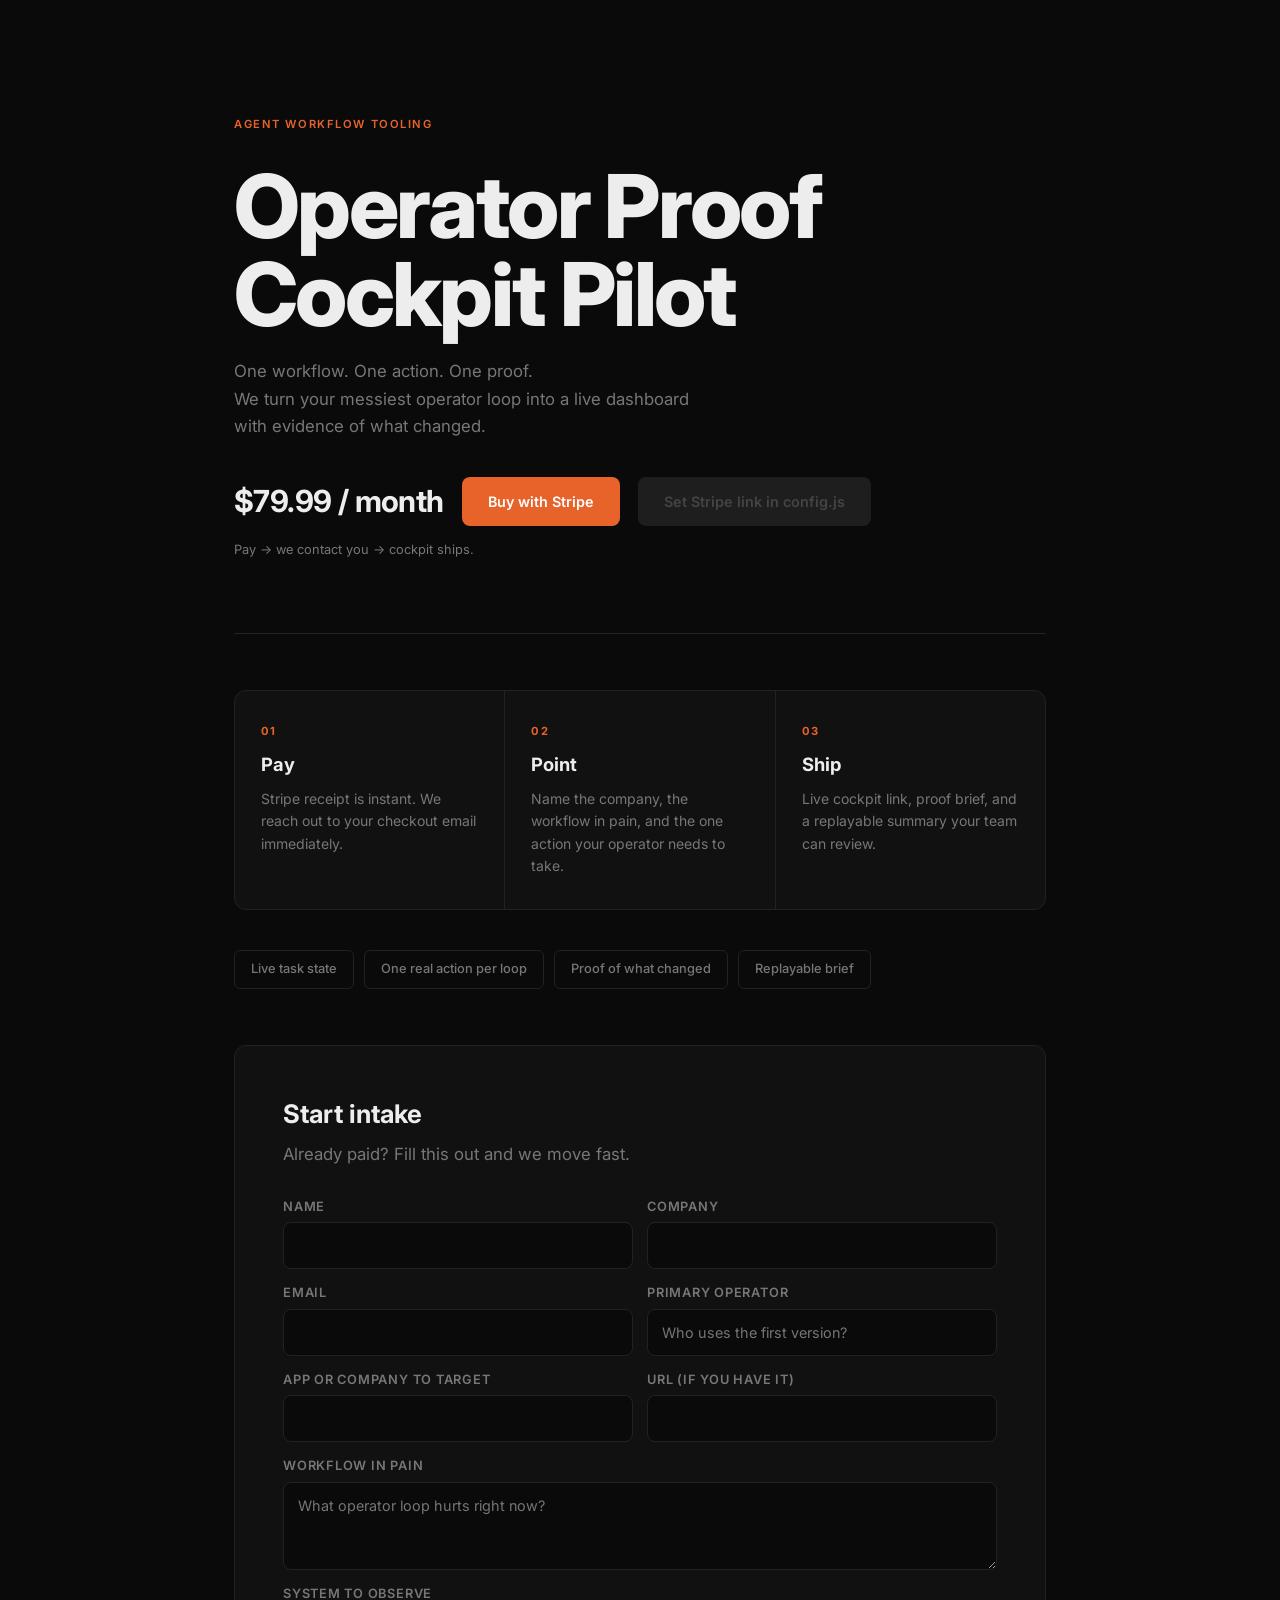
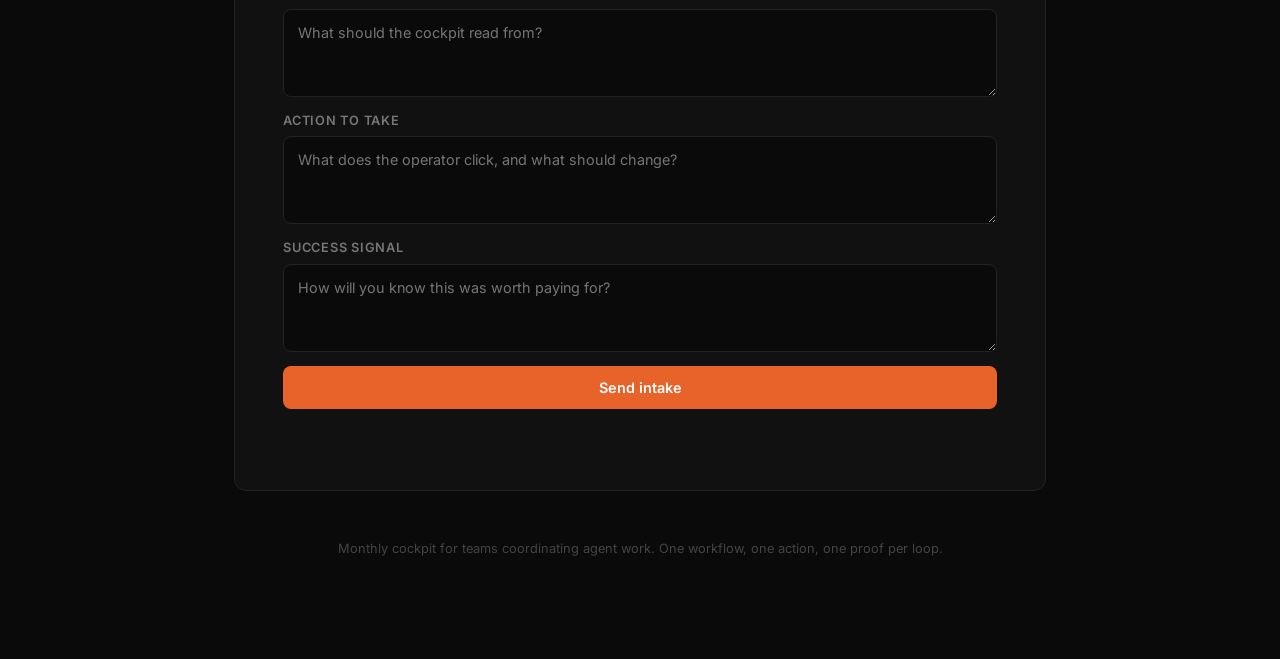
==== commit 5bf274cb: "Redesign landing page: minimal dark Polsia-inspired layout Cut copy dramatically, replaced warm seri" ====
--- a/frontend/index.html
+++ b/frontend/index.html
@@ -3,243 +3,80 @@
   <head>
     <meta charset="UTF-8">
     <meta name="viewport" content="width=device-width, initial-scale=1.0">
-    <title>Operator Proof Cockpit Pilot</title>
-    <meta
-      name="description"
-      content="Subscribe to the Operator Proof Cockpit for teams coordinating agent work, then point us at the company and workflow to prioritize."
-    >
+    <title>Operator Proof Cockpit</title>
+    <meta name="description" content="Turn one messy operator workflow into a live action dashboard with proof.">
+    <link rel="preconnect" href="https://fonts.googleapis.com">
+    <link rel="preconnect" href="https://fonts.gstatic.com" crossorigin>
+    <link href="https://fonts.googleapis.com/css2?family=Inter:wght@400;500;600;700;800&display=swap" rel="stylesheet">
     <link rel="stylesheet" href="./styles.css">
   </head>
   <body>
-    <main class="shell">
+    <main>
+
       <section class="hero">
-        <div class="eyebrow">For teams coordinating agent work</div>
-        <h1 id="brand-name">Operator Proof Cockpit Pilot</h1>
-        <p class="lede">
-          Turn one messy operator workflow into a live action dashboard with proof.
-          We help your team see task state, take one real action, and leave with evidence of what changed.
-        </p>
+        <span class="tag">Agent workflow tooling</span>
+        <h1 id="brand-name">Operator Proof Cockpit</h1>
+        <p class="sub">One workflow. One action. One proof.<br>We turn your messiest operator loop into a live dashboard with evidence of what changed.</p>
+        <div class="price-row">
+          <span class="price" id="price-label">$79.99 / mo</span>
+          <a id="buy-now" class="btn" href="#" hidden>Buy with Stripe</a>
+          <span id="buy-disabled" class="btn btn-disabled" hidden>Set Stripe link in config.js</span>
+        </div>
+        <p class="caption">Pay &rarr; we contact you &rarr; cockpit ships.</p>
+      </section>
 
-        <div class="hero-grid">
-          <div class="stack">
-            <div class="signal">
-              Built for small teams running multi-agent or semi-automated workflows who are tired of scattered state,
-              unclear ownership, and weak proof of what actually happened.
-            </div>
-
-            <div class="signal">
-              Built for operators who need a trustworthy control surface, not more automation theater.
-              The value is clear state, decisive action, and evidence you can review afterward.
-            </div>
-
-            <div class="signal">
-              We already operate from continuously refreshed company, task, email, document, and link intelligence.
-              Onboarding is often less about explaining everything from scratch and more about telling us what to prioritize first.
-            </div>
-
-            <div class="panel">
-              <h2>What this product does</h2>
-              <ul>
-                <li>Shows live workflow and task state in one place.</li>
-                <li>Lets an operator take one real action from the page.</li>
-                <li>Generates proof of what changed after the action.</li>
-                <li>Preserves a replayable brief your team can review and share.</li>
-              </ul>
-            </div>
-          </div>
-
-          <aside class="cta-box">
-            <div class="eyebrow">Offer</div>
-            <h2 id="brand-name-2">Operator Proof Cockpit Pilot</h2>
-            <div class="price" id="price-label">$79.99 / month</div>
-            <p class="mini">
-              Start small: one operator, one workflow, one system, one state-changing action. Monthly recurring keeps the scope honest.
-            </p>
-            <p>
-              <a id="buy-now" class="button primary" href="#" hidden>Buy now with Stripe</a>
-              <span id="buy-disabled" class="button disabled" hidden>Set Stripe link in config.js</span>
-            </p>
-            <p class="mini">
-              After payment, we contact you directly at the email used for checkout and move you into intake immediately.
-            </p>
-          </aside>
+      <section class="steps">
+        <div class="step">
+          <span class="step-n">01</span>
+          <h3>Pay</h3>
+          <p>Stripe receipt is instant. We reach out to your checkout email immediately.</p>
+        </div>
+        <div class="step">
+          <span class="step-n">02</span>
+          <h3>Point</h3>
+          <p>Name the company, the workflow in pain, and the one action your operator needs to take.</p>
+        </div>
+        <div class="step">
+          <span class="step-n">03</span>
+          <h3>Ship</h3>
+          <p>Live cockpit link, proof brief, and a replayable summary your team can review.</p>
         </div>
       </section>
 
-      <section class="section grid-3">
-        <article class="panel">
-          <div class="eyebrow">Step 1</div>
-          <h3>Subscribe now</h3>
-          <ul>
-            <li>Use the Stripe button above.</li>
-            <li>You receive the Stripe receipt immediately.</li>
-            <li>We use that payment event as the trigger to contact you directly.</li>
-          </ul>
-        </article>
-        <article class="panel">
-          <div class="eyebrow">Step 2</div>
-          <h3>Point us at the right company and workflow</h3>
-          <ul>
-            <li>Name the company, app, or account we should prioritize.</li>
-            <li>Name the workflow that creates real operator pain right now.</li>
-            <li>Name the action the operator needs to take from the page.</li>
-          </ul>
-        </article>
-        <article class="panel">
-          <div class="eyebrow">Step 3</div>
-          <h3>Receive the first loop</h3>
-          <ul>
-            <li>Live cockpit link</li>
-            <li>Proof brief</li>
-            <li>Replay steps</li>
-            <li>Recommendation for the next loop to productize</li>
-          </ul>
-        </article>
+      <section class="props">
+        <span class="prop">Live task state</span>
+        <span class="prop">One real action per loop</span>
+        <span class="prop">Proof of what changed</span>
+        <span class="prop">Replayable brief</span>
       </section>
 
-      <section class="section grid-2">
-        <article class="panel">
-          <div class="eyebrow">What happens after payment</div>
-          <h2>Payment triggers direct outreach and onboarding</h2>
-          <ul>
-            <li>Stripe confirms the purchase and sends the receipt.</li>
-            <li>We contact the buyer directly using the checkout email.</li>
-            <li>We match your intake to the operating context we already maintain when possible.</li>
-            <li>We ship the first cockpit loop and proof artifact.</li>
-          </ul>
-        </article>
-
-        <article class="panel">
-          <div class="eyebrow">Who this is for</div>
-          <h2>Teams coordinating work across too many surfaces</h2>
-          <ul>
-            <li>Small teams coordinating agent or semi-automated workflows.</li>
-            <li>Operators working from logs, scripts, chat, and memory.</li>
-            <li>Teams who need clearer ownership and proof of what changed.</li>
-            <li>Teams willing to start with one painful workflow first.</li>
-          </ul>
-        </article>
-      </section>
-
-      <section class="section grid-2">
-        <article class="panel">
-          <div class="eyebrow">First workflow we support best</div>
-          <h2>Dispatch and execution review for agent teams</h2>
-          <ul>
-            <li>Inspect task state.</li>
-            <li>Claim, complete, or fail work.</li>
-            <li>Run proof after action.</li>
-            <li>Compare runs over time.</li>
-            <li>Keep a replayable evidence brief.</li>
-          </ul>
-        </article>
-
-        <article class="panel">
-          <div class="eyebrow">What makes it worth paying for</div>
-          <h2>Not just visibility, but action plus proof</h2>
-          <ul>
-            <li>The operator can do something real from the page.</li>
-            <li>The system shows measurable change after the action.</li>
-            <li>The team gets an artifact they can replay and discuss.</li>
-            <li>The next product decision comes from shipped evidence, not guesswork.</li>
-          </ul>
-        </article>
-      </section>
-
-      <section class="section grid-2">
-        <article class="panel">
-          <div class="eyebrow">Why subscribe now</div>
-          <h2>Immediate productized start</h2>
-          <ul>
-            <li>No discovery maze before payment.</li>
-            <li>No vague AI strategy deliverable.</li>
-            <li>No generic outbound automation bundle.</li>
-            <li>Just one paid workflow loop we can ship and prove, then improve month by month.</li>
-          </ul>
-        </article>
-
-        <article class="panel">
-          <div class="eyebrow">What we sell against</div>
-          <h2>Operational authority over hand-wavy automation</h2>
-          <ul>
-            <li>Many tools generate ideas, content, or workflow noise.</li>
-            <li>We focus on operational action, state change, and evidence.</li>
-            <li>The artifact is a cockpit plus proof, not just a prompt, report, or lead list.</li>
-            <li>That makes the result easier to trust, share, and repeat.</li>
-          </ul>
-        </article>
-      </section>
-
-      <section class="section intake">
-        <div class="eyebrow">Customer intake</div>
-        <h2>Start onboarding for your first cockpit loop</h2>
-        <p class="lede">
-          This gives us enough detail to ship one useful operator workflow fast. If we already have relevant company context on our side, we use this to confirm and prioritize instead of starting from zero.
-        </p>
+      <section class="intake">
+        <span id="brand-name-2" hidden></span>
+        <h2>Start intake</h2>
+        <p class="sub">Already paid? Fill this out and we move fast.</p>
         <form id="intake-form">
-          <div class="grid-2">
-            <label>
-              Your name
-              <input type="text" name="name" required>
-            </label>
-            <label>
-              Company
-              <input type="text" name="company" required>
-            </label>
+          <div class="row-2">
+            <label>Name<input type="text" name="name" required></label>
+            <label>Company<input type="text" name="company" required></label>
           </div>
-
-          <div class="grid-2">
-            <label>
-              Best email
-              <input type="email" name="email" required>
-            </label>
-            <label>
-              Primary operator
-              <input type="text" name="operator" placeholder="Who will use the first version?" required>
-            </label>
+          <div class="row-2">
+            <label>Email<input type="email" name="email" required></label>
+            <label>Primary operator<input type="text" name="operator" placeholder="Who uses the first version?" required></label>
           </div>
-
-          <div class="grid-2">
-            <label>
-              Company or app to prioritize
-              <input type="text" name="company_target" placeholder="Company name, app name, or account slug" required>
-            </label>
-            <label>
-              Existing URL we should match
-              <input type="text" name="company_url" placeholder="App URL, site URL, or product link if you have it">
-            </label>
+          <div class="row-2">
+            <label>App or company to target<input type="text" name="company_target" required></label>
+            <label>URL (if you have it)<input type="text" name="company_url"></label>
           </div>
-
-          <label>
-            Workflow to expose
-            <textarea name="workflow" placeholder="What operator workflow causes pain right now?" required></textarea>
-          </label>
-
-          <label>
-            Machine, service, or API to observe
-            <textarea name="system" placeholder="What system should the cockpit read from first?" required></textarea>
-          </label>
-
-          <label>
-            Action to take from the dashboard
-            <textarea name="action" placeholder="What should the operator click and what state should change?" required></textarea>
-          </label>
-
-          <label>
-            Success signal
-            <textarea name="success" placeholder="How will your team know this first cockpit loop was worth paying for?" required></textarea>
-          </label>
-
-          <div>
-            <button class="button primary" type="submit">Send intake</button>
-          </div>
+          <label>Workflow in pain<textarea name="workflow" placeholder="What operator loop hurts right now?" required></textarea></label>
+          <label>System to observe<textarea name="system" placeholder="What should the cockpit read from?" required></textarea></label>
+          <label>Action to take<textarea name="action" placeholder="What does the operator click, and what should change?" required></textarea></label>
+          <label>Success signal<textarea name="success" placeholder="How will you know this was worth paying for?" required></textarea></label>
+          <button class="btn" type="submit">Send intake</button>
           <p id="intake-status" class="status" aria-live="polite"></p>
         </form>
       </section>
 
-      <p class="footer">
-        Monthly productized cockpit for teams coordinating agent work. We can anchor onboarding to live company, task, email, and document context we already maintain.
-      </p>
+      <footer>Monthly cockpit for teams coordinating agent work. One workflow, one action, one proof per loop.</footer>
     </main>
 
     <script src="./config.js"></script>
--- a/frontend/styles.css
+++ b/frontend/styles.css
@@ -1,241 +1,280 @@
 :root {
-  --bg: #f5efe4;
-  --paper: #fffaf0;
-  --ink: #1e1d1a;
-  --muted: #5f594d;
-  --accent: #9a2f16;
-  --accent-dark: #6f1f0d;
-  --line: #d8c8ab;
-  --panel: #f0e3ca;
-  --success: #2c6b2f;
-  --warning: #8f4b06;
-  --shadow: 0 16px 36px rgba(70, 46, 10, 0.14);
-}
-
-* {
+  --bg: #0a0a0a;
+  --card: #111111;
+  --border: #222222;
+  --text: #ededed;
+  --muted: #777777;
+  --accent: #e8632a;
+  --accent-h: #d45520;
+}
+
+*, *::before, *::after {
   box-sizing: border-box;
+  margin: 0;
+  padding: 0;
 }
 
 body {
-  margin: 0;
-  font-family: Georgia, "Times New Roman", serif;
-  background:
-    radial-gradient(circle at top left, rgba(154, 47, 22, 0.08), transparent 30%),
-    linear-gradient(180deg, #efe5d4 0%, var(--bg) 100%);
-  color: var(--ink);
-}
-
-a {
-  color: inherit;
-}
-
-.shell {
-  width: min(1100px, calc(100% - 32px));
+  background: var(--bg);
+  color: var(--text);
+  font-family: 'Inter', system-ui, -apple-system, sans-serif;
+  font-size: 16px;
+  line-height: 1.6;
+  -webkit-font-smoothing: antialiased;
+}
+
+main {
+  max-width: 860px;
   margin: 0 auto;
-  padding: 28px 0 48px;
-}
-
-.hero,
-.panel,
+  padding: 0 24px 100px;
+}
+
+/* ── Hero ── */
+
+.hero {
+  padding: 110px 0 72px;
+  border-bottom: 1px solid var(--border);
+}
+
+.tag {
+  display: inline-block;
+  font-size: 0.7rem;
+  font-weight: 600;
+  letter-spacing: 0.14em;
+  text-transform: uppercase;
+  color: var(--accent);
+  margin-bottom: 28px;
+}
+
+h1 {
+  font-size: clamp(2.8rem, 8vw, 5.5rem);
+  font-weight: 800;
+  line-height: 1;
+  letter-spacing: -0.03em;
+  margin-bottom: 20px;
+}
+
+.sub {
+  font-size: 1.05rem;
+  color: var(--muted);
+  max-width: 480px;
+  line-height: 1.65;
+  margin-bottom: 36px;
+}
+
+.price-row {
+  display: flex;
+  align-items: center;
+  gap: 18px;
+  margin-bottom: 14px;
+  flex-wrap: wrap;
+}
+
+.price {
+  font-size: 1.9rem;
+  font-weight: 700;
+  letter-spacing: -0.02em;
+}
+
+
+.btn {
+  display: inline-block;
+  background: var(--accent);
+  color: #fff;
+  font-size: 0.9rem;
+  font-weight: 600;
+  padding: 13px 26px;
+  border-radius: 8px;
+  border: none;
+  text-decoration: none;
+  cursor: pointer;
+  transition: background 0.15s;
+  font-family: inherit;
+}
+
+.btn:hover {
+  background: var(--accent-h);
+}
+
+.btn-disabled {
+  background: #1e1e1e;
+  color: #444;
+  cursor: not-allowed;
+}
+
+.btn-disabled:hover {
+  background: #1e1e1e;
+}
+
+.caption {
+  font-size: 0.8rem;
+  color: var(--muted);
+}
+
+/* ── Steps ── */
+
+.steps {
+  display: grid;
+  grid-template-columns: repeat(3, 1fr);
+  gap: 1px;
+  background: var(--border);
+  border: 1px solid var(--border);
+  border-radius: 12px;
+  overflow: hidden;
+  margin: 56px 0 40px;
+}
+
+.step {
+  background: var(--card);
+  padding: 32px 26px;
+}
+
+.step-n {
+  display: block;
+  font-size: 0.7rem;
+  font-weight: 700;
+  color: var(--accent);
+  letter-spacing: 0.12em;
+  margin-bottom: 10px;
+}
+
+.step h3 {
+  font-size: 1.15rem;
+  font-weight: 700;
+  margin-bottom: 8px;
+}
+
+.step p {
+  font-size: 0.875rem;
+  color: var(--muted);
+  line-height: 1.6;
+}
+
+/* ── Props ── */
+
+.props {
+  display: flex;
+  flex-wrap: wrap;
+  gap: 10px;
+  margin-bottom: 56px;
+}
+
+.prop {
+  border: 1px solid var(--border);
+  border-radius: 6px;
+  padding: 8px 16px;
+  font-size: 0.8rem;
+  font-weight: 500;
+  color: var(--muted);
+}
+
+/* ── Intake ── */
+
 .intake {
-  background: var(--paper);
-  border: 1px solid var(--line);
-  box-shadow: var(--shadow);
-  border-radius: 18px;
-}
-
-.hero {
-  padding: 28px;
-}
-
-.eyebrow {
-  letter-spacing: 0.12em;
-  font-size: 0.8rem;
-  color: var(--accent);
+  border: 1px solid var(--border);
+  border-radius: 12px;
+  padding: 48px;
+  background: var(--card);
+}
+
+.intake h2 {
+  font-size: 1.6rem;
+  font-weight: 700;
+  margin-bottom: 6px;
+}
+
+.intake .sub {
+  margin-bottom: 28px;
+}
+
+form {
+  display: grid;
+  gap: 14px;
+}
+
+.row-2 {
+  display: grid;
+  grid-template-columns: 1fr 1fr;
+  gap: 14px;
+}
+
+label {
+  display: grid;
+  gap: 5px;
+  font-size: 0.8rem;
+  font-weight: 600;
+  color: var(--muted);
   text-transform: uppercase;
-  margin-bottom: 12px;
-}
-
-h1,
-h2,
-h3 {
-  margin: 0;
-  line-height: 1.05;
-}
-
-h1 {
-  font-size: clamp(2.5rem, 6vw, 5.5rem);
-}
-
-h2 {
-  font-size: clamp(1.55rem, 3vw, 2.25rem);
-}
-
-.lede {
-  max-width: 58rem;
-  font-size: 1.15rem;
-  color: var(--muted);
-  line-height: 1.6;
-  margin-top: 18px;
-}
-
-.hero-grid,
-.grid-3,
-.grid-2 {
-  display: grid;
-  gap: 18px;
-}
-
-.hero-grid {
-  grid-template-columns: 1.45fr 0.9fr;
-  margin-top: 26px;
-}
-
-.stack {
-  display: grid;
-  gap: 14px;
-}
-
-.cta-box {
-  background: linear-gradient(180deg, #fff0d4 0%, #fce6c2 100%);
-  border: 1px solid #e8bd84;
-  border-radius: 16px;
-  padding: 18px;
-}
-
-.price {
-  font-size: 2rem;
-  margin: 8px 0 16px;
-}
-
-.button {
-  display: inline-block;
-  padding: 14px 18px;
-  border-radius: 999px;
-  text-decoration: none;
-  font-weight: bold;
-  border: 1px solid transparent;
-}
-
-.button.primary {
-  background: var(--accent);
-  color: #fff7f2;
-}
-
-.button.primary:hover {
-  background: var(--accent-dark);
-}
-
-.button.secondary {
-  background: transparent;
-  border-color: var(--accent);
-  color: var(--accent);
-}
-
-.button.disabled {
-  background: #ddd3c1;
-  color: #6a6558;
-  cursor: not-allowed;
-}
-
-.mini {
-  color: var(--muted);
-  font-size: 0.95rem;
-  line-height: 1.55;
-}
-
-.section {
-  margin-top: 24px;
-}
-
-.grid-3 {
-  grid-template-columns: repeat(3, minmax(0, 1fr));
-}
-
-.grid-2 {
-  grid-template-columns: repeat(2, minmax(0, 1fr));
-}
-
-.panel {
-  padding: 22px;
-}
-
-.panel ul {
-  margin: 14px 0 0;
-  padding-left: 20px;
-  line-height: 1.7;
-  color: var(--muted);
-}
-
-.signal {
-  padding: 14px 16px;
-  border-left: 4px solid var(--accent);
-  background: var(--panel);
-  color: var(--ink);
-}
-
-.intake {
-  padding: 24px;
-}
-
-form {
-  display: grid;
-  gap: 14px;
-}
-
-label {
-  display: grid;
-  gap: 6px;
-  font-weight: 600;
+  letter-spacing: 0.06em;
 }
 
 input,
 textarea {
+  background: var(--bg);
+  border: 1px solid var(--border);
+  border-radius: 8px;
+  padding: 11px 14px;
+  color: var(--text);
+  font: inherit;
+  font-size: 0.9rem;
   width: 100%;
-  border: 1px solid var(--line);
-  background: #fffdf8;
-  border-radius: 12px;
-  padding: 12px 14px;
-  font: inherit;
-  color: var(--ink);
+  transition: border-color 0.15s;
+  text-transform: none;
+  letter-spacing: normal;
+  font-weight: 400;
+}
+
+input:focus,
+textarea:focus {
+  outline: none;
+  border-color: var(--accent);
 }
 
 textarea {
-  min-height: 110px;
+  min-height: 88px;
   resize: vertical;
 }
 
 .status {
+  font-size: 0.85rem;
   min-height: 1.4em;
   color: var(--muted);
 }
 
 .status[data-mode="ok"] {
-  color: var(--success);
+  color: #4caf50;
 }
 
 .status[data-mode="warning"] {
-  color: var(--warning);
-}
-
-.footer {
-  margin-top: 24px;
-  color: var(--muted);
+  color: var(--accent);
+}
+
+/* ── Footer ── */
+
+footer {
+  margin-top: 48px;
+  font-size: 0.8rem;
+  color: #444;
   text-align: center;
 }
 
-@media (max-width: 860px) {
-  .hero-grid,
-  .grid-3,
-  .grid-2 {
+/* ── Responsive ── */
+
+@media (max-width: 640px) {
+  .steps,
+  .row-2 {
     grid-template-columns: 1fr;
   }
 
-  .shell {
-    width: min(100% - 20px, 1100px);
+  .intake {
+    padding: 28px 20px;
   }
 
   h1 {
-    font-size: 2.5rem;
-  }
-}
+    font-size: 2.6rem;
+  }
+
+  .hero {
+    padding: 72px 0 52px;
+  }
+}
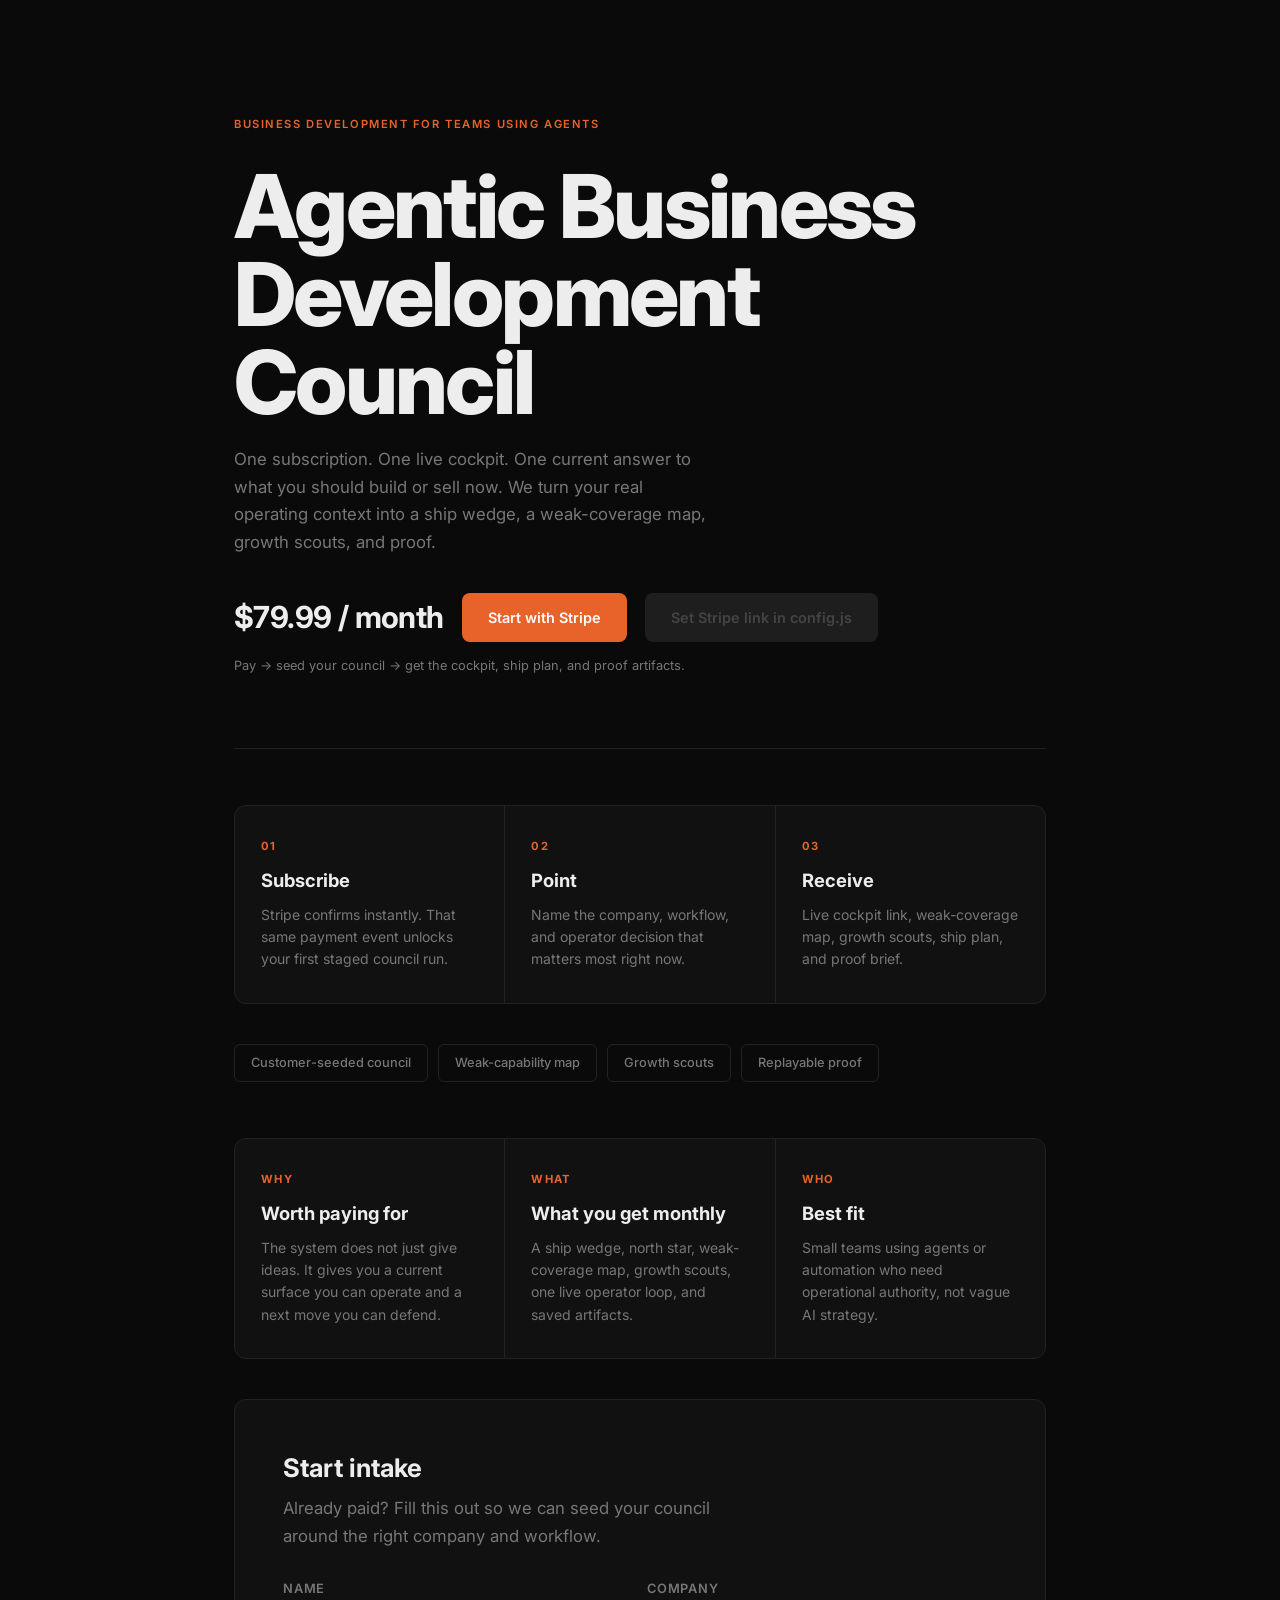
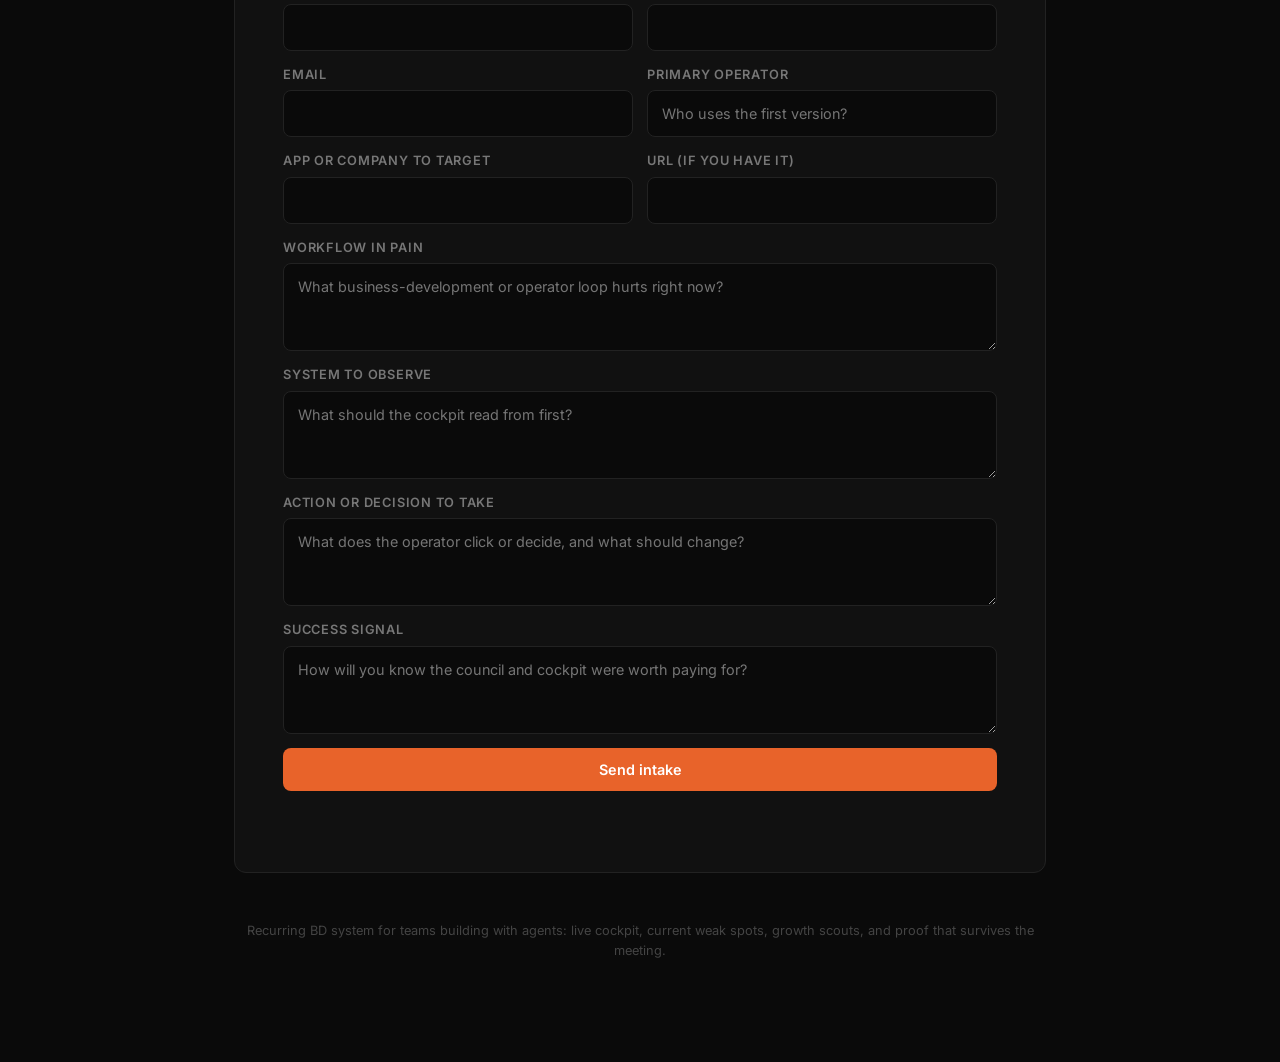
==== commit ecd4707a: "Refine recurring BD council offer" ====
--- a/frontend/index.html
+++ b/frontend/index.html
@@ -3,8 +3,11 @@
   <head>
     <meta charset="UTF-8">
     <meta name="viewport" content="width=device-width, initial-scale=1.0">
-    <title>Operator Proof Cockpit</title>
-    <meta name="description" content="Turn one messy operator workflow into a live action dashboard with proof.">
+    <title>Agentic Business Development Council</title>
+    <meta
+      name="description"
+      content="Subscribe to the Agentic Business Development Council for a live cockpit, seeded growth agents, a weak-coverage map, and a concrete next move worth building or selling."
+    >
     <link rel="preconnect" href="https://fonts.googleapis.com">
     <link rel="preconnect" href="https://fonts.gstatic.com" crossorigin>
     <link href="https://fonts.googleapis.com/css2?family=Inter:wght@400;500;600;700;800&display=swap" rel="stylesheet">
@@ -12,48 +15,68 @@
   </head>
   <body>
     <main>
-
       <section class="hero">
-        <span class="tag">Agent workflow tooling</span>
-        <h1 id="brand-name">Operator Proof Cockpit</h1>
-        <p class="sub">One workflow. One action. One proof.<br>We turn your messiest operator loop into a live dashboard with evidence of what changed.</p>
+        <span class="tag">Business development for teams using agents</span>
+        <h1 id="brand-name">Agentic Business Development Council</h1>
+        <p class="sub">
+          One subscription. One live cockpit. One current answer to what you should build or sell now.
+          We turn your real operating context into a ship wedge, a weak-coverage map, growth scouts, and proof.
+        </p>
         <div class="price-row">
-          <span class="price" id="price-label">$79.99 / mo</span>
-          <a id="buy-now" class="btn" href="#" hidden>Buy with Stripe</a>
+          <span class="price" id="price-label">$79.99 / month</span>
+          <a id="buy-now" class="btn" href="#" hidden>Start with Stripe</a>
           <span id="buy-disabled" class="btn btn-disabled" hidden>Set Stripe link in config.js</span>
         </div>
-        <p class="caption">Pay &rarr; we contact you &rarr; cockpit ships.</p>
+        <p class="caption">Pay -> seed your council -> get the cockpit, ship plan, and proof artifacts.</p>
       </section>
 
       <section class="steps">
         <div class="step">
           <span class="step-n">01</span>
-          <h3>Pay</h3>
-          <p>Stripe receipt is instant. We reach out to your checkout email immediately.</p>
+          <h3>Subscribe</h3>
+          <p>Stripe confirms instantly. That same payment event unlocks your first staged council run.</p>
         </div>
         <div class="step">
           <span class="step-n">02</span>
           <h3>Point</h3>
-          <p>Name the company, the workflow in pain, and the one action your operator needs to take.</p>
+          <p>Name the company, workflow, and operator decision that matters most right now.</p>
         </div>
         <div class="step">
           <span class="step-n">03</span>
-          <h3>Ship</h3>
-          <p>Live cockpit link, proof brief, and a replayable summary your team can review.</p>
+          <h3>Receive</h3>
+          <p>Live cockpit link, weak-coverage map, growth scouts, ship plan, and proof brief.</p>
         </div>
       </section>
 
       <section class="props">
-        <span class="prop">Live task state</span>
-        <span class="prop">One real action per loop</span>
-        <span class="prop">Proof of what changed</span>
-        <span class="prop">Replayable brief</span>
+        <span class="prop">Customer-seeded council</span>
+        <span class="prop">Weak-capability map</span>
+        <span class="prop">Growth scouts</span>
+        <span class="prop">Replayable proof</span>
+      </section>
+
+      <section class="steps">
+        <div class="step">
+          <span class="step-n">WHY</span>
+          <h3>Worth paying for</h3>
+          <p>The system does not just give ideas. It gives you a current surface you can operate and a next move you can defend.</p>
+        </div>
+        <div class="step">
+          <span class="step-n">WHAT</span>
+          <h3>What you get monthly</h3>
+          <p>A ship wedge, north star, weak-coverage map, growth scouts, one live operator loop, and saved artifacts.</p>
+        </div>
+        <div class="step">
+          <span class="step-n">WHO</span>
+          <h3>Best fit</h3>
+          <p>Small teams using agents or automation who need operational authority, not vague AI strategy.</p>
+        </div>
       </section>
 
       <section class="intake">
         <span id="brand-name-2" hidden></span>
         <h2>Start intake</h2>
-        <p class="sub">Already paid? Fill this out and we move fast.</p>
+        <p class="sub">Already paid? Fill this out so we can seed your council around the right company and workflow.</p>
         <form id="intake-form">
           <div class="row-2">
             <label>Name<input type="text" name="name" required></label>
@@ -67,16 +90,16 @@
             <label>App or company to target<input type="text" name="company_target" required></label>
             <label>URL (if you have it)<input type="text" name="company_url"></label>
           </div>
-          <label>Workflow in pain<textarea name="workflow" placeholder="What operator loop hurts right now?" required></textarea></label>
-          <label>System to observe<textarea name="system" placeholder="What should the cockpit read from?" required></textarea></label>
-          <label>Action to take<textarea name="action" placeholder="What does the operator click, and what should change?" required></textarea></label>
-          <label>Success signal<textarea name="success" placeholder="How will you know this was worth paying for?" required></textarea></label>
+          <label>Workflow in pain<textarea name="workflow" placeholder="What business-development or operator loop hurts right now?" required></textarea></label>
+          <label>System to observe<textarea name="system" placeholder="What should the cockpit read from first?" required></textarea></label>
+          <label>Action or decision to take<textarea name="action" placeholder="What does the operator click or decide, and what should change?" required></textarea></label>
+          <label>Success signal<textarea name="success" placeholder="How will you know the council and cockpit were worth paying for?" required></textarea></label>
           <button class="btn" type="submit">Send intake</button>
           <p id="intake-status" class="status" aria-live="polite"></p>
         </form>
       </section>
 
-      <footer>Monthly cockpit for teams coordinating agent work. One workflow, one action, one proof per loop.</footer>
+      <footer>Recurring BD system for teams building with agents: live cockpit, current weak spots, growth scouts, and proof that survives the meeting.</footer>
     </main>
 
     <script src="./config.js"></script>
